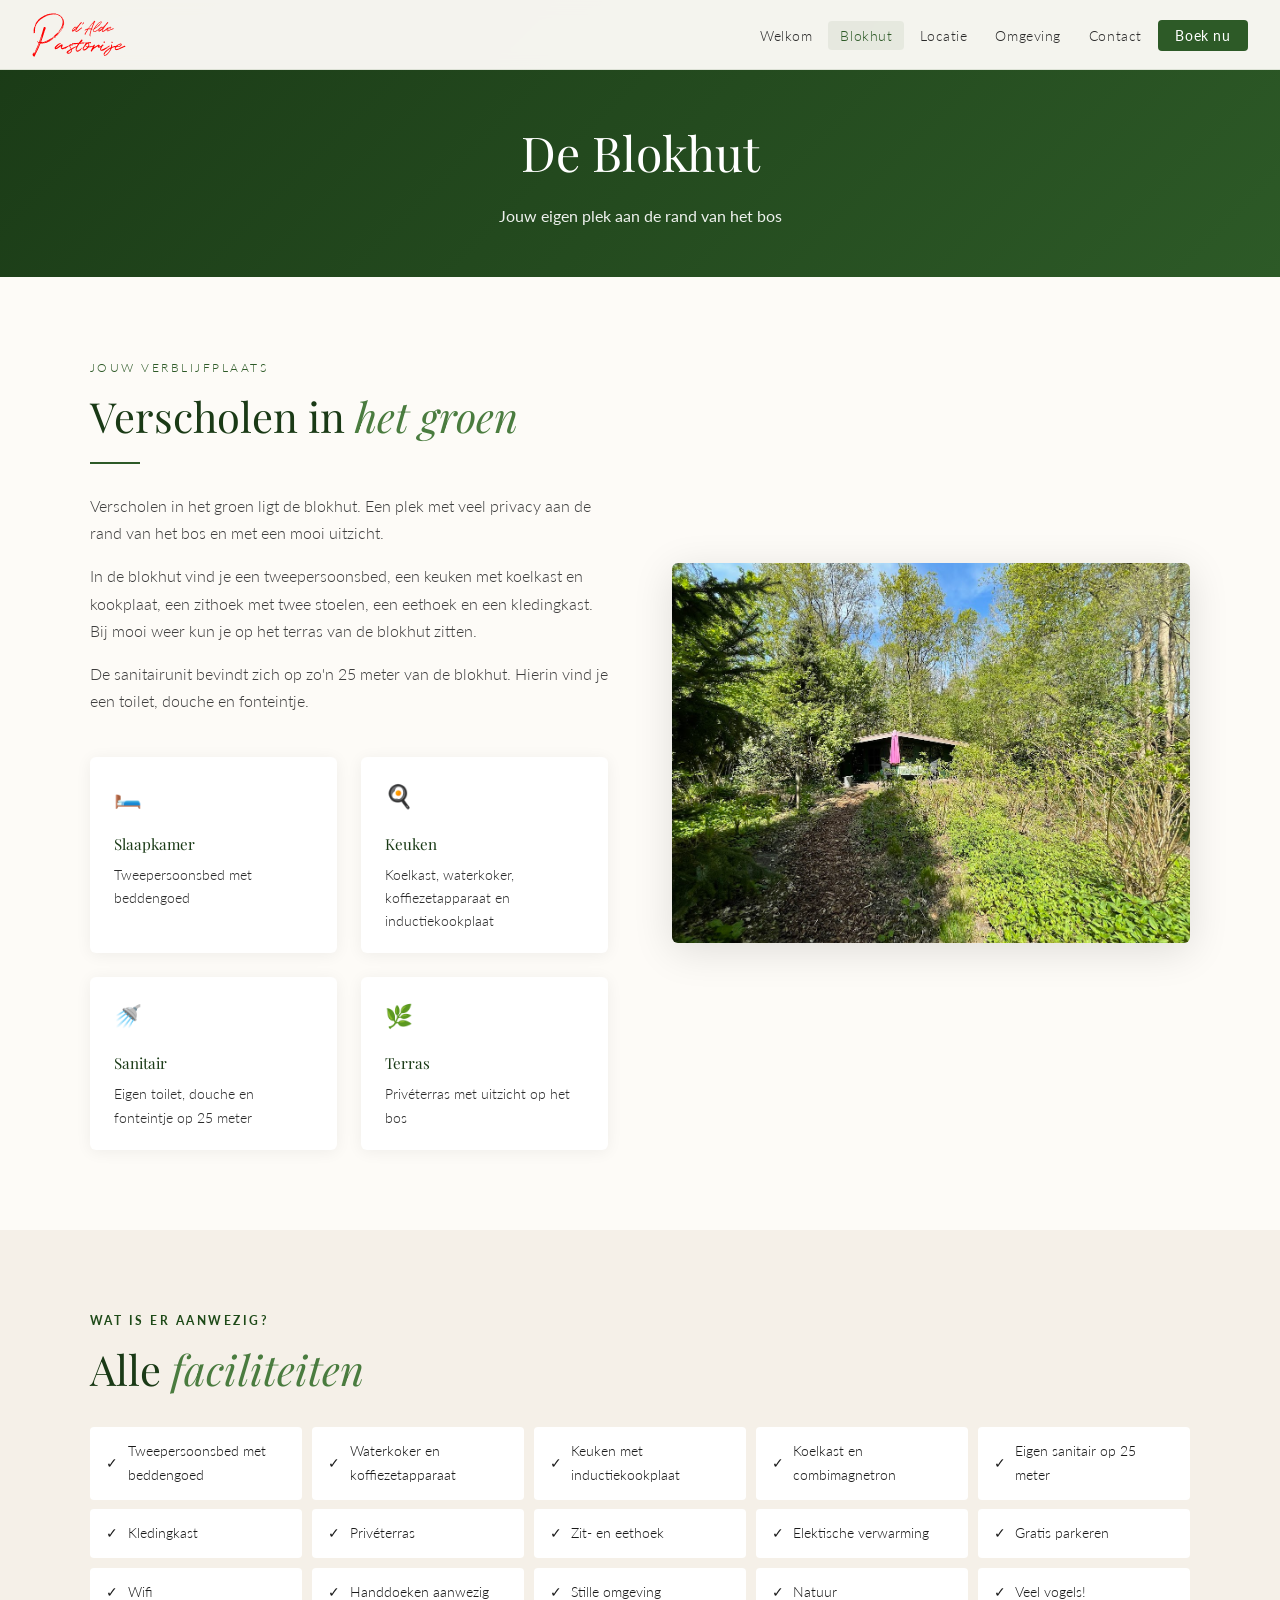
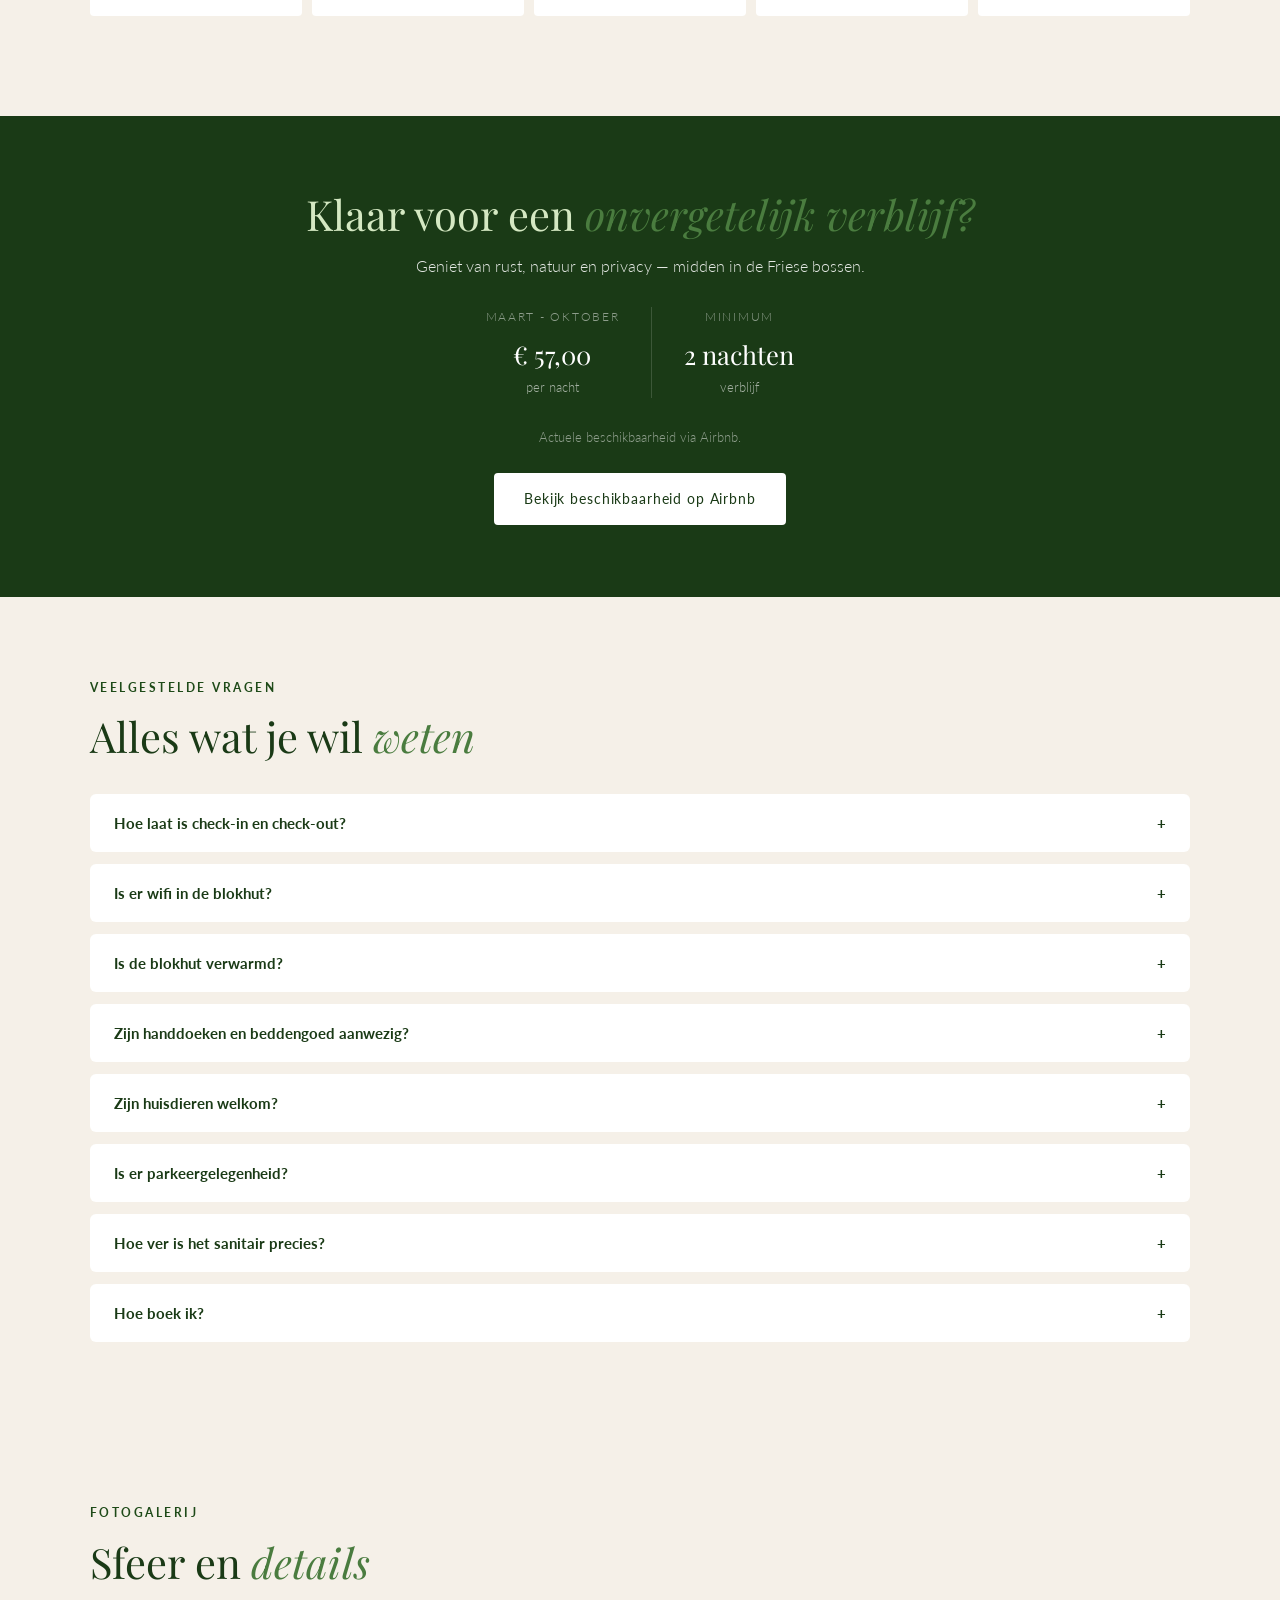
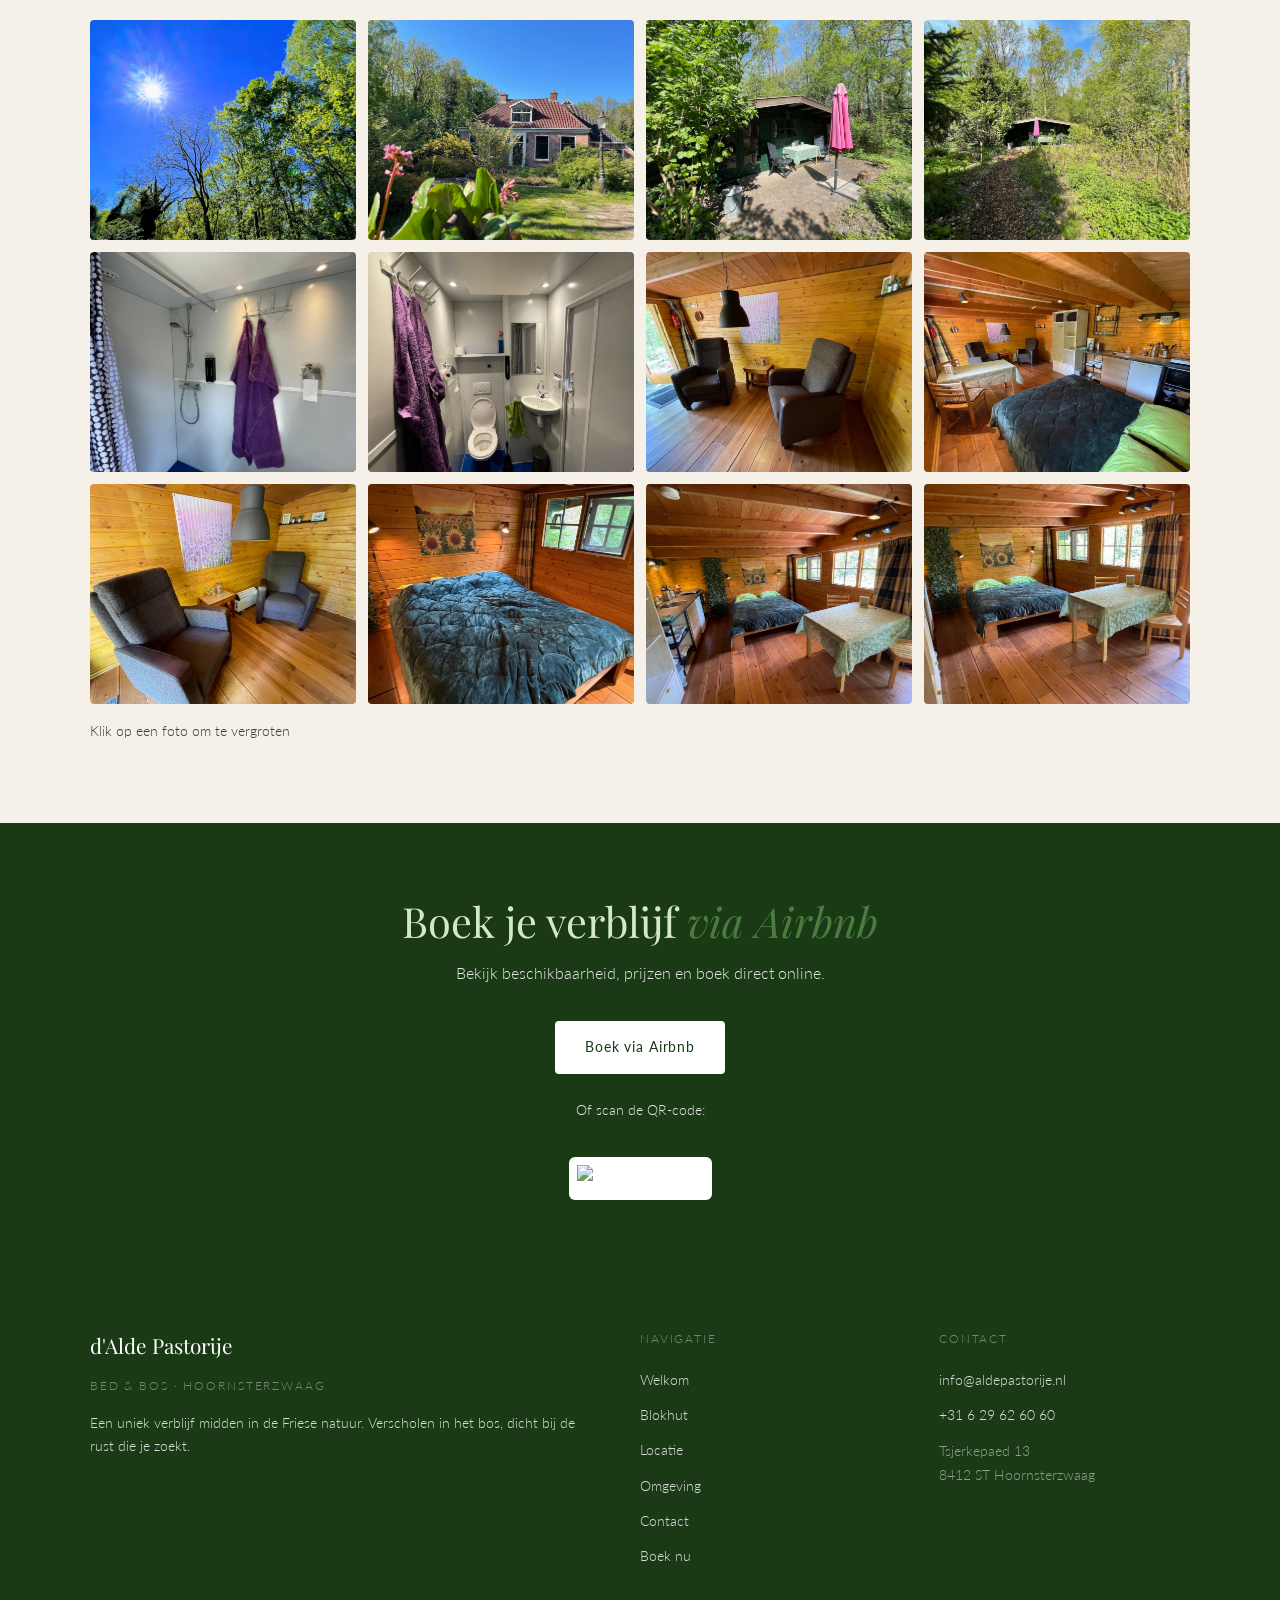
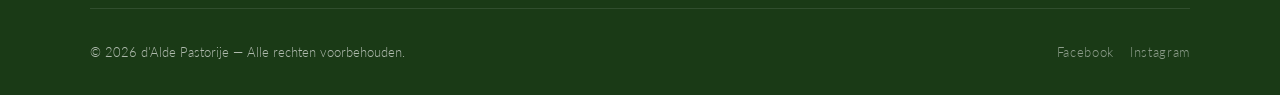
==== blokhut.html @ b40c4006 "Update blokhut.html" ====
<!DOCTYPE html>
<html lang="nl">
<head>
  <meta charset="UTF-8">
  <meta name="viewport" content="width=device-width, initial-scale=1.0">
  <title>Blokhut – d'Alde Pastorije</title>
  <meta name="description" content="Bekijk de blokhut van d'Alde Pastorije. Tweepersoonsbed, keuken, terras en direct toegang tot het bos.">
  <link rel="icon" href="favicon.png" type="image/png">
  <link rel="stylesheet" href="style.css">
</head>
<body>

<nav>
  <a href="index.html" class="nav-logo-img" aria-label="d'Alde Pastorije">
    <img src="fotos/logo.svg" alt="d'Alde Pastorije – Bed &amp; Bos" height="44">
  </a>
  <ul class="nav-links">
    <li><a href="index.html">Welkom</a></li>
    <li><a href="blokhut.html" class="actief">Blokhut</a></li>
    <li><a href="locatie.html">Locatie</a></li>
    <li><a href="omgeving.html">Omgeving</a></li>
    <li><a href="contact.html">Contact</a></li>
    <li><a href="https://www.airbnb.nl/rooms/590486765936281723?guests=1&adults=1&s=67&unique_share_id=4be885d4-4603-4502-bc7c-69f7382459e8" target="_blank" class="nav-boek">Boek nu</a></li>
  </ul>
  <button class="hamburger" aria-label="Menu">
    <span></span><span></span><span></span>
  </button>
</nav>

<!-- PAGINATITEL -->
<div class="paginatitel">
  <h1>De Blokhut</h1>
  <p>Jouw eigen plek aan de rand van het bos</p>
</div>

<!-- BESCHRIJVING -->
<section>
  <div class="sectie-breed tweekolom">
    <div>
      <span class="sectie-label">Jouw verblijfplaats</span>
      <h2>Verscholen in <em>het groen</em></h2>
      <div class="scheidingslijn"></div>
      <p>Verscholen in het groen ligt de blokhut. Een plek met veel privacy aan de rand van het bos en met een mooi uitzicht.</p>
      <p>In de blokhut vind je een tweepersoonsbed, een keuken met koelkast en kookplaat, een zithoek met twee stoelen, een eethoek en een kledingkast. Bij mooi weer kun je op het terras van de blokhut zitten.</p>
      <p>De sanitairunit bevindt zich op zo'n 25 meter van de blokhut. Hierin vind je een toilet, douche en fonteintje.</p>
      <br>
      <div class="kaart-rij" style="margin-top: 0;">
        <div class="kaart" style="padding: 1.25rem 1.5rem;">
          <span class="kaart-icon" style="font-size: 1.4rem;">🛏️</span>
          <h3 style="font-size: 0.95rem;">Slaapkamer</h3>
          <p style="font-size: 0.85rem;">Tweepersoonsbed met beddengoed</p>
        </div>
        <div class="kaart" style="padding: 1.25rem 1.5rem;">
          <span class="kaart-icon" style="font-size: 1.4rem;">🍳</span>
          <h3 style="font-size: 0.95rem;">Keuken</h3>
          <p style="font-size: 0.85rem;">Koelkast, waterkoker, koffiezetapparaat en inductiekookplaat</p>
        </div>
        <div class="kaart" style="padding: 1.25rem 1.5rem;">
          <span class="kaart-icon" style="font-size: 1.4rem;">🚿</span>
          <h3 style="font-size: 0.95rem;">Sanitair</h3>
          <p style="font-size: 0.85rem;">Eigen toilet, douche en fonteintje op 25 meter</p>
        </div>
        <div class="kaart" style="padding: 1.25rem 1.5rem;">
          <span class="kaart-icon" style="font-size: 1.4rem;">🌿</span>
          <h3 style="font-size: 0.95rem;">Terras</h3>
          <p style="font-size: 0.85rem;">Privéterras met uitzicht op het bos</p>
        </div>
      </div>
    </div>
    <div class="foto-kader">
      <img src="fotos/IMG_7157.jpg" alt="Blokhut exterieur">
    </div>
  </div>
</section>

<!-- FACILITEITEN -->
<section class="bg-beige">
  <div class="sectie-breed">
    <span class="sectie-label">Wat is er aanwezig?</span>
    <h2>Alle <em>faciliteiten</em></h2>
    <div style="display: grid; grid-template-columns: repeat(auto-fit, minmax(200px, 1fr)); gap: 0.6rem; margin-top: 2rem;">
      <div style="display: flex; align-items: center; gap: 0.6rem; padding: 0.75rem 1rem; background: white; border-radius: 4px; font-size: 0.9rem;"><span>✓</span> Tweepersoonsbed met beddengoed</div>
      <div style="display: flex; align-items: center; gap: 0.6rem; padding: 0.75rem 1rem; background: white; border-radius: 4px; font-size: 0.9rem;"><span>✓</span> Waterkoker en koffiezetapparaat</div>
      <div style="display: flex; align-items: center; gap: 0.6rem; padding: 0.75rem 1rem; background: white; border-radius: 4px; font-size: 0.9rem;"><span>✓</span> Keuken met inductiekookplaat</div>
      <div style="display: flex; align-items: center; gap: 0.6rem; padding: 0.75rem 1rem; background: white; border-radius: 4px; font-size: 0.9rem;"><span>✓</span> Koelkast en combimagnetron</div>
      <div style="display: flex; align-items: center; gap: 0.6rem; padding: 0.75rem 1rem; background: white; border-radius: 4px; font-size: 0.9rem;"><span>✓</span> Eigen sanitair op 25 meter</div>
      <div style="display: flex; align-items: center; gap: 0.6rem; padding: 0.75rem 1rem; background: white; border-radius: 4px; font-size: 0.9rem;"><span>✓</span> Kledingkast</div>
      <div style="display: flex; align-items: center; gap: 0.6rem; padding: 0.75rem 1rem; background: white; border-radius: 4px; font-size: 0.9rem;"><span>✓</span> Privéterras</div>
      <div style="display: flex; align-items: center; gap: 0.6rem; padding: 0.75rem 1rem; background: white; border-radius: 4px; font-size: 0.9rem;"><span>✓</span> Zit- en eethoek</div>
      <div style="display: flex; align-items: center; gap: 0.6rem; padding: 0.75rem 1rem; background: white; border-radius: 4px; font-size: 0.9rem;"><span>✓</span> Elektische verwarming</div>
      <div style="display: flex; align-items: center; gap: 0.6rem; padding: 0.75rem 1rem; background: white; border-radius: 4px; font-size: 0.9rem;"><span>✓</span> Gratis parkeren</div>
      <div style="display: flex; align-items: center; gap: 0.6rem; padding: 0.75rem 1rem; background: white; border-radius: 4px; font-size: 0.9rem;"><span>✓</span> Wifi</div>
      <div style="display: flex; align-items: center; gap: 0.6rem; padding: 0.75rem 1rem; background: white; border-radius: 4px; font-size: 0.9rem;"><span>✓</span> Handdoeken aanwezig</div>
      <div style="display: flex; align-items: center; gap: 0.6rem; padding: 0.75rem 1rem; background: white; border-radius: 4px; font-size: 0.9rem;"><span>✓</span> Stille omgeving</div>
      <div style="display: flex; align-items: center; gap: 0.6rem; padding: 0.75rem 1rem; background: white; border-radius: 4px; font-size: 0.9rem;"><span>✓</span> Natuur</div>
      <div style="display: flex; align-items: center; gap: 0.6rem; padding: 0.75rem 1rem; background: white; border-radius: 4px; font-size: 0.9rem;"><span>✓</span> Veel vogels!</div>
    </div>
    <p style="margin-top: 1.25rem; font-size: 0.82rem; color: var(--tekst-zacht);"></p>
  </div>
</section>

<!-- PRIJS BANNER -->
<div class="prijs-banner">
  <h2>Klaar voor een <em>onvergetelijk verblijf?</em></h2>
  <p>Geniet van rust, natuur en privacy — midden in de Friese bossen.</p>
  <div style="display: flex; justify-content: center; gap: 2rem; flex-wrap: wrap; margin: 1.75rem 0;">
    <div style="text-align: center;">
      <div style="font-size: 0.72rem; letter-spacing: 0.15em; text-transform: uppercase; color: rgba(255,255,255,0.5); margin-bottom: 0.4rem;">maart - oktober</div>
      <div style="font-family: 'Playfair Display', serif; font-size: 1.6rem; color: white;">€ 57,00</div>
      <div style="font-size: 0.8rem; color: rgba(255,255,255,0.6);">per nacht</div>
    </div>
    <div style="width: 1px; background: rgba(255,255,255,0.15);"></div>
    <div style="text-align: center;">
      <div style="font-size: 0.72rem; letter-spacing: 0.15em; text-transform: uppercase; color: rgba(255,255,255,0.5); margin-bottom: 0.4rem;">Minimum</div>
      <div style="font-family: 'Playfair Display', serif; font-size: 1.6rem; color: white;">2 nachten</div>
      <div style="font-size: 0.8rem; color: rgba(255,255,255,0.6);">verblijf</div>
    </div>
  </div>
  <p style="font-size: 0.82rem; color: rgba(255,255,255,0.5); margin-bottom: 1.5rem;">Actuele beschikbaarheid via Airbnb.</p>
  <a href="https://www.airbnb.nl/rooms/590486765936281723?guests=1&adults=1&s=67&unique_share_id=4be885d4-4603-4502-bc7c-69f7382459e8" target="_blank" class="knop" style="background: white; color: var(--groen-donker); border: 2px solid white;">Bekijk beschikbaarheid op Airbnb</a>
</div>


<!-- FAQ -->
<section class="bg-beige">
  <div class="sectie-breed">
    <span class="sectie-label">Veelgestelde vragen</span>
    <h2>Alles wat je wil <em>weten</em></h2>
    <div style="margin-top: 2rem; display: flex; flex-direction: column; gap: 0.75rem;" id="faq">

      <div class="faq-item" style="background: white; border-radius: 6px; overflow: hidden;">
        <button onclick="toggleFaq(this)" style="width: 100%; text-align: left; padding: 1.25rem 1.5rem; background: none; border: none; cursor: pointer; font-family: 'Lato', sans-serif; font-size: 0.95rem; font-weight: 700; color: var(--groen-donker); display: flex; justify-content: space-between; align-items: center;">
          Hoe laat is check-in en check-out? <span class="faq-pijl">+</span>
        </button>
        <div class="faq-antwoord" style="display: none; padding: 0 1.5rem 1.25rem; font-size: 0.92rem; color: var(--tekst-zacht);">
          Check-in is mogelijk vanaf 15:00 uur. Check-out is uiterlijk om 11:00 uur. In overleg zijn andere tijden soms bespreekbaar.
        </div>
      </div>

      <div class="faq-item" style="background: white; border-radius: 6px; overflow: hidden;">
        <button onclick="toggleFaq(this)" style="width: 100%; text-align: left; padding: 1.25rem 1.5rem; background: none; border: none; cursor: pointer; font-family: 'Lato', sans-serif; font-size: 0.95rem; font-weight: 700; color: var(--groen-donker); display: flex; justify-content: space-between; align-items: center;">
          Is er wifi in de blokhut? <span class="faq-pijl">+</span>
        </button>
        <div class="faq-antwoord" style="display: none; padding: 0 1.5rem 1.25rem; font-size: 0.92rem; color: var(--tekst-zacht);">
          In de blokhut is Wifi beschikbaar.
        </div>
      </div>

      <div class="faq-item" style="background: white; border-radius: 6px; overflow: hidden;">
        <button onclick="toggleFaq(this)" style="width: 100%; text-align: left; padding: 1.25rem 1.5rem; background: none; border: none; cursor: pointer; font-family: 'Lato', sans-serif; font-size: 0.95rem; font-weight: 700; color: var(--groen-donker); display: flex; justify-content: space-between; align-items: center;">
          Is de blokhut verwarmd? <span class="faq-pijl">+</span>
        </button>
        <div class="faq-antwoord" style="display: none; padding: 0 1.5rem 1.25rem; font-size: 0.92rem; color: var(--tekst-zacht);">
          Ja, de blokhut is voorzien van elektrische verwarming. Voor koude nachten zijn er extra dekens.
        </div>
      </div>

      <div class="faq-item" style="background: white; border-radius: 6px; overflow: hidden;">
        <button onclick="toggleFaq(this)" style="width: 100%; text-align: left; padding: 1.25rem 1.5rem; background: none; border: none; cursor: pointer; font-family: 'Lato', sans-serif; font-size: 0.95rem; font-weight: 700; color: var(--groen-donker); display: flex; justify-content: space-between; align-items: center;">
          Zijn handdoeken en beddengoed aanwezig? <span class="faq-pijl">+</span>
        </button>
        <div class="faq-antwoord" style="display: none; padding: 0 1.5rem 1.25rem; font-size: 0.92rem; color: var(--tekst-zacht);">
          Ja, beddengoed en handdoeken zijn aanwezig — je hoeft ze niet zelf mee te nemen.
        </div>
      </div>

      <div class="faq-item" style="background: white; border-radius: 6px; overflow: hidden;">
        <button onclick="toggleFaq(this)" style="width: 100%; text-align: left; padding: 1.25rem 1.5rem; background: none; border: none; cursor: pointer; font-family: 'Lato', sans-serif; font-size: 0.95rem; font-weight: 700; color: var(--groen-donker); display: flex; justify-content: space-between; align-items: center;">
          Zijn huisdieren welkom? <span class="faq-pijl">+</span>
        </button>
        <div class="faq-antwoord" style="display: none; padding: 0 1.5rem 1.25rem; font-size: 0.92rem; color: var(--tekst-zacht);">
          Als je een huisdier wilt meenemen, vragen we je even contact op te nemen.
        </div>
      </div>

      <div class="faq-item" style="background: white; border-radius: 6px; overflow: hidden;">
        <button onclick="toggleFaq(this)" style="width: 100%; text-align: left; padding: 1.25rem 1.5rem; background: none; border: none; cursor: pointer; font-family: 'Lato', sans-serif; font-size: 0.95rem; font-weight: 700; color: var(--groen-donker); display: flex; justify-content: space-between; align-items: center;">
          Is er parkeergelegenheid? <span class="faq-pijl">+</span>
        </button>
        <div class="faq-antwoord" style="display: none; padding: 0 1.5rem 1.25rem; font-size: 0.92rem; color: var(--tekst-zacht);">
          Ja, je kunt gratis parkeren op het eigen terrein van d'Alde Pastorije.
        </div>
      </div>

      <div class="faq-item" style="background: white; border-radius: 6px; overflow: hidden;">
        <button onclick="toggleFaq(this)" style="width: 100%; text-align: left; padding: 1.25rem 1.5rem; background: none; border: none; cursor: pointer; font-family: 'Lato', sans-serif; font-size: 0.95rem; font-weight: 700; color: var(--groen-donker); display: flex; justify-content: space-between; align-items: center;">
          Hoe ver is het sanitair precies? <span class="faq-pijl">+</span>
        </button>
        <div class="faq-antwoord" style="display: none; padding: 0 1.5rem 1.25rem; font-size: 0.92rem; color: var(--tekst-zacht);">
          De sanitairunit met toilet, douche en fonteintje bevindt zich op circa 25 meter van de blokhut, op het terrein van d'Alde Pastorije.
        </div>
      </div>

      <div class="faq-item" style="background: white; border-radius: 6px; overflow: hidden;">
        <button onclick="toggleFaq(this)" style="width: 100%; text-align: left; padding: 1.25rem 1.5rem; background: none; border: none; cursor: pointer; font-family: 'Lato', sans-serif; font-size: 0.95rem; font-weight: 700; color: var(--groen-donker); display: flex; justify-content: space-between; align-items: center;">
          Hoe boek ik? <span class="faq-pijl">+</span>
        </button>
        <div class="faq-antwoord" style="display: none; padding: 0 1.5rem 1.25rem; font-size: 0.92rem; color: var(--tekst-zacht);">
          Boeken gaat via Airbnb. Daar zie je de actuele beschikbaarheid en kun je veilig reserveren. Heb je vragen? Neem dan gerust <a href="contact.html" style="color: var(--groen);">contact</a> met ons op.
        </div>
      </div>

    </div>
  </div>
</section>

<!-- FOTOGALERIJ -->
<section class="bg-beige">
  <div class="sectie-breed">
    <span class="sectie-label">Fotogalerij</span>
    <h2>Sfeer en <em>details</em></h2>
    <div class="galerij">
      <img src="fotos/IMG_7090-EFFECTS.jpg" alt="Bos en zon" onclick="openLightbox(this.src)">
      <img src="fotos/IMG_7119.jpg" alt="Alde Pastorije" onclick="openLightbox(this.src)">
      <img src="fotos/IMG_7156.jpg" alt="Blokhut exterieur terras" onclick="openLightbox(this.src)">
      <img src="fotos/IMG_7157.jpg" alt="Blokhut verscholen in het groen" onclick="openLightbox(this.src)">
      <img src="fotos/IMG_7159.jpg" alt="Interieur overzicht" onclick="openLightbox(this.src)">
      <img src="fotos/IMG_7161.jpg" alt="Interieur blokhut" onclick="openLightbox(this.src)">
      <img src="fotos/IMG_7166.jpg" alt="Slaapkamer" onclick="openLightbox(this.src)">
      <img src="fotos/IMG_7168.jpg" alt="Zithoek met fauteuils" onclick="openLightbox(this.src)">
      <img src="fotos/IMG_7171.jpg" alt="Slaapkamer detail" onclick="openLightbox(this.src)">
      <img src="fotos/IMG_7206.jpg" alt="Interieur met keuken" onclick="openLightbox(this.src)">
      <img src="fotos/IMG_7167.jpg" alt="Sanitair - douche" onclick="openLightbox(this.src)">
      <img src="fotos/IMG_7169.jpg" alt="Sanitair - toilet en wastafel" onclick="openLightbox(this.src)">
    </div>
    <p style="margin-top: 1rem; font-size: 0.85rem; color: var(--tekst-zacht);">Klik op een foto om te vergroten</p>
  </div>
</section>

<!-- BOEKEN -->
<div class="prijs-banner">
  <h2>Boek je verblijf <em>via Airbnb</em></h2>
  <p>Bekijk beschikbaarheid, prijzen en boek direct online.</p>
  <br>
  <a href="https://www.airbnb.nl/rooms/590486765936281723?guests=1&adults=1&s=67&unique_share_id=4be885d4-4603-4502-bc7c-69f7382459e8" target="_blank" class="knop" style="background: white; color: var(--groen-donker); border: 2px solid white; margin-bottom: 1.5rem; display: inline-block;">Boek via Airbnb</a>
  <br>
  <p style="font-size: 0.88rem;">Of scan de QR-code:</p>
  <br>
  <img src="fotos/qr-code-pastorije.png" alt="QR code Airbnb" style="width: 140px; height: 140px; border-radius: 6px; background: white; padding: 8px;">
</div>

<!-- FOOTER -->
<footer>
  <div class="footer-inner">
    <div>
      <div class="footer-merk">d'Alde Pastorije</div>
      <div class="footer-sub">Bed &amp; Bos · Hoornsterzwaag</div>
      <p class="footer-tekst">Een uniek verblijf midden in de Friese natuur. Verscholen in het bos, dicht bij de rust die je zoekt.</p>
    </div>
    <div>
      <div class="footer-kop">Navigatie</div>
      <ul class="footer-links">
        <li><a href="index.html">Welkom</a></li>
        <li><a href="blokhut.html">Blokhut</a></li>
        <li><a href="locatie.html">Locatie</a></li>
        <li><a href="omgeving.html">Omgeving</a></li>
        <li><a href="contact.html">Contact</a></li>
        <li><a href="https://www.airbnb.nl/rooms/590486765936281723?guests=1&adults=1&s=67&unique_share_id=4be885d4-4603-4502-bc7c-69f7382459e8" target="_blank">Boek nu</a></li>
      </ul>
    </div>
    <div>
      <div class="footer-kop">Contact</div>
      <ul class="footer-links">
        <li><a href="mailto:info@aldepastorije.nl">info@aldepastorije.nl</a></li>
        <li><a href="tel:+31629626060">+31 6 29 62 60 60</a></li>
        <li style="color: rgba(255,255,255,0.5); font-size: 0.88rem; padding: 0.25rem 0;">Tsjerkepaed 13<br>8412 ST Hoornsterzwaag</li>
      </ul>
    </div>
  </div>
  <div class="footer-bodem">
    <span>© 2026 d'Alde Pastorije — Alle rechten voorbehouden.</span>
    <div class="social-links">
      <a href="http://www.facebook.com/aldepastorije" target="_blank">Facebook</a>
      <a href="http://www.instagram.com/aldepastorije" target="_blank">Instagram</a>
    </div>
  </div>
</footer>

<!-- LIGHTBOX -->
<div id="lightbox" class="lightbox" onclick="sluitLightbox()">
  <button class="lightbox-sluit" onclick="sluitLightbox()">✕</button>
  <img src="" alt="Vergroot">
</div>

<script src="script.js"></script>
</body>
</html>
---- style.css ----
@import url('https://fonts.googleapis.com/css2?family=Playfair+Display:ital,wght@0,400;0,600;1,400&family=Lato:wght@300;400;700&display=swap');

:root {
  --groen: #2d5a27;
  --groen-licht: #4a7c3f;
  --groen-donker: #1a3a16;
  --beige: #f5f0e8;
  --beige-donker: #e8e0d0;
  --bruin: #8b6914;
  --wit: #fdfbf7;
  --tekst: #1a1a1a;
  --tekst-zacht: #3d3d3d;
  --accent: #c8552a;
}

* { box-sizing: border-box; margin: 0; padding: 0; }

html { scroll-behavior: smooth; }

body {
  font-family: 'Lato', sans-serif;
  font-weight: 300;
  color: var(--tekst);
  background: var(--wit);
  line-height: 1.7;
}

/* ── NAVIGATIE ── */
nav {
  position: fixed;
  top: 0; left: 0; right: 0;
  z-index: 100;
  background: rgba(253, 251, 247, 0.96);
  backdrop-filter: blur(8px);
  border-bottom: 1px solid rgba(45, 90, 39, 0.12);
  padding: 0 2rem;
  display: flex;
  align-items: center;
  justify-content: space-between;
  height: 70px;
  transition: box-shadow 0.3s;
}

nav.scrolled { box-shadow: 0 2px 20px rgba(0,0,0,0.08); }

.nav-logo {
  display: flex;
  flex-direction: column;
  text-decoration: none;
  line-height: 1.2;
}

.nav-logo span:first-child {
  font-family: 'Playfair Display', serif;
  font-size: 1.15rem;
  color: var(--groen-donker);
  font-weight: 600;
}

.nav-logo span:last-child {
  font-size: 0.7rem;
  color: #2a2a2a;
  letter-spacing: 0.12em;
  text-transform: uppercase;
}

.nav-links {
  display: flex;
  list-style: none;
  gap: 0.25rem;
  align-items: center;
}

.nav-links a {
  text-decoration: none;
  color: #2a2a2a;
  font-size: 0.88rem;
  letter-spacing: 0.04em;
  padding: 0.4rem 0.75rem;
  border-radius: 4px;
  transition: color 0.2s, background 0.2s;
}

.nav-links a:hover, .nav-links a.actief {
  color: var(--groen);
  background: rgba(45, 90, 39, 0.07);
}

.nav-boek {
  background: var(--groen) !important;
  color: white !important;
  padding: 0.45rem 1.1rem !important;
  border-radius: 4px !important;
  font-weight: 400 !important;
  letter-spacing: 0.06em;
  transition: background 0.2s !important;
}

.nav-boek:hover { background: var(--groen-licht) !important; }

.hamburger {
  display: none;
  flex-direction: column;
  gap: 5px;
  cursor: pointer;
  background: none;
  border: none;
  padding: 4px;
}

.hamburger span {
  display: block;
  width: 24px;
  height: 2px;
  background: var(--groen-donker);
  border-radius: 2px;
  transition: all 0.3s;
}

/* ── PAGINAKOP ── */
.page-top { padding-top: 70px; }

/* ── HERO ── */
.hero {
  position: relative;
  height: 100vh;
  min-height: 600px;
  overflow: hidden;
  display: flex;
  align-items: center;
  justify-content: center;
}

.hero-bg {
  position: absolute;
  inset: 0;
  background:
    linear-gradient(to bottom, rgba(20, 45, 15, 0.55) 0%, rgba(20, 45, 15, 0.35) 50%, rgba(20, 45, 15, 0.65) 100%),
    url('fotos/IMG_7157.jpg') center/cover no-repeat;
}

.hero-inhoud {
  position: relative;
  text-align: center;
  color: white;
  padding: 2rem;
  max-width: 680px;
  animation: opkomen 1s ease-out;
}

@keyframes opkomen {
  from { opacity: 0; transform: translateY(24px); }
  to   { opacity: 1; transform: translateY(0); }
}

.hero-tag {
  display: inline-block;
  font-size: 0.75rem;
  letter-spacing: 0.2em;
  text-transform: uppercase;
  background: rgba(255,255,255,0.15);
  border: 1px solid rgba(255,255,255,0.3);
  padding: 0.35rem 1rem;
  border-radius: 20px;
  margin-bottom: 1.5rem;
}

.hero h1 {
  font-family: 'Playfair Display', serif;
  font-size: clamp(2.4rem, 6vw, 4rem);
  line-height: 1.15;
  margin-bottom: 1.2rem;
  font-weight: 400;
}

.hero h1 em {
  font-style: italic;
  color: #d4e8c2;
}

.hero p {
  font-size: 1.05rem;
  font-weight: 300;
  opacity: 0.9;
  margin-bottom: 2.2rem;
  max-width: 480px;
  margin-left: auto;
  margin-right: auto;
}

.knop-rij {
  display: flex;
  gap: 1rem;
  justify-content: center;
  flex-wrap: wrap;
}

.knop {
  display: inline-block;
  text-decoration: none;
  padding: 0.75rem 1.75rem;
  border-radius: 4px;
  font-size: 0.9rem;
  letter-spacing: 0.06em;
  transition: all 0.2s;
  font-weight: 400;
}

.knop-primair {
  background: var(--groen);
  color: white;
  border: 2px solid var(--groen);
}

.knop-primair:hover { background: var(--groen-licht); border-color: var(--groen-licht); }

.knop-secundair {
  background: transparent;
  color: white;
  border: 2px solid rgba(255,255,255,0.6);
}

.knop-secundair:hover { background: rgba(255,255,255,0.15); border-color: white; }

.knop-donker {
  background: var(--groen);
  color: white;
  border: 2px solid var(--groen);
}

.knop-donker:hover { background: var(--groen-licht); }

.knop-lijn {
  background: transparent;
  color: var(--groen);
  border: 2px solid var(--groen);
}

.knop-lijn:hover { background: var(--groen); color: white; }

.scroll-pijl {
  position: absolute;
  bottom: 2rem;
  left: 50%;
  transform: translateX(-50%);
  color: rgba(255,255,255,0.6);
  font-size: 1.5rem;
  animation: bounce 2s infinite;
  text-decoration: none;
}

@keyframes bounce {
  0%, 100% { transform: translateX(-50%) translateY(0); }
  50% { transform: translateX(-50%) translateY(6px); }
}

/* ── SECTIES ── */
section { padding: 5rem 2rem; }

.sectie-smal { max-width: 760px; margin: 0 auto; }
.sectie-breed { max-width: 1100px; margin: 0 auto; }

.sectie-label {
  font-size: 0.78rem;
  letter-spacing: 0.2em;
  text-transform: uppercase;
  color: var(--groen);
  margin-bottom: 0.75rem;
  display: block;
}

h2 {
  font-family: 'Playfair Display', serif;
  font-size: clamp(1.8rem, 3.5vw, 2.6rem);
  font-weight: 400;
  line-height: 1.25;
  color: var(--groen-donker);
  margin-bottom: 1.2rem;
}

h2 em { font-style: italic; color: var(--groen-licht); }

h3 {
  font-family: 'Playfair Display', serif;
  font-size: 1.25rem;
  font-weight: 400;
  color: var(--groen-donker);
  margin-bottom: 0.6rem;
}

p { margin-bottom: 1rem; color: var(--tekst-zacht); }
p:last-child { margin-bottom: 0; }

/* ── BEIGE SECTIE ── */
.bg-beige { background: var(--beige); }
.bg-groen { background: var(--groen-donker); color: white; }
.bg-groen h2 { color: #d4e8c2; }
.bg-groen p { color: rgba(255,255,255,0.75); }

/* ── TWEEKOLOM ── */
.tweekolom {
  display: grid;
  grid-template-columns: 1fr 1fr;
  gap: 4rem;
  align-items: center;
}

.tweekolom.omgekeerd > *:first-child { order: 2; }
.tweekolom.omgekeerd > *:last-child { order: 1; }

/* ── FOTO ── */
.foto-kader {
  border-radius: 6px;
  overflow: hidden;
  box-shadow: 0 8px 40px rgba(0,0,0,0.12);
}

.foto-kader img {
  width: 100%;
  height: 380px;
  object-fit: cover;
  display: block;
  transition: transform 0.5s;
}

.foto-kader:hover img { transform: scale(1.03); }

/* ── ICON KAARTEN ── */
.kaart-rij {
  display: grid;
  grid-template-columns: repeat(auto-fit, minmax(220px, 1fr));
  gap: 1.5rem;
  margin-top: 3rem;
}

.kaart {
  background: white;
  border-radius: 6px;
  padding: 2rem 1.75rem;
  box-shadow: 0 2px 16px rgba(0,0,0,0.06);
  transition: transform 0.2s, box-shadow 0.2s;
}

.kaart:hover { transform: translateY(-3px); box-shadow: 0 6px 24px rgba(0,0,0,0.1); }

.kaart-icon { font-size: 2rem; margin-bottom: 1rem; display: block; }
.kaart h3 { font-size: 1.1rem; margin-bottom: 0.4rem; }
.kaart p { font-size: 0.92rem; }

/* ── GALERIJ ── */
.galerij {
  display: grid;
  grid-template-columns: repeat(auto-fit, minmax(260px, 1fr));
  gap: 0.75rem;
  margin-top: 2rem;
}

.galerij img {
  width: 100%;
  height: 220px;
  object-fit: cover;
  border-radius: 4px;
  display: block;
  cursor: pointer;
  transition: opacity 0.2s, transform 0.3s;
}

.galerij img:hover { opacity: 0.9; transform: scale(1.01); }

/* ── LIGHTBOX ── */
.lightbox {
  display: none;
  position: fixed;
  inset: 0;
  background: rgba(0,0,0,0.92);
  z-index: 1000;
  align-items: center;
  justify-content: center;
}

.lightbox.open { display: flex; }

.lightbox img {
  max-width: 90vw;
  max-height: 88vh;
  object-fit: contain;
  border-radius: 4px;
}

.lightbox-sluit {
  position: absolute;
  top: 1.5rem; right: 1.5rem;
  color: white;
  font-size: 2rem;
  cursor: pointer;
  background: none;
  border: none;
  line-height: 1;
  opacity: 0.7;
  transition: opacity 0.2s;
}

.lightbox-sluit:hover { opacity: 1; }

/* ── QUOTE SECTIE ── */
.quote-blok {
  border-left: 3px solid var(--groen);
  padding: 1.5rem 2rem;
  background: rgba(45, 90, 39, 0.05);
  border-radius: 0 6px 6px 0;
  margin: 2rem 0;
}

.quote-blok p {
  font-family: 'Playfair Display', serif;
  font-size: 1.25rem;
  font-style: italic;
  color: var(--groen-donker);
}

/* ── BEOORDELINGEN ── */
.sterren-rij {
  display: grid;
  grid-template-columns: repeat(auto-fit, minmax(240px, 1fr));
  gap: 1.5rem;
  margin-top: 2.5rem;
}

.ster-kaart {
  background: white;
  padding: 1.75rem;
  border-radius: 6px;
  box-shadow: 0 2px 16px rgba(0,0,0,0.06);
}

.sterren { color: #e8a020; font-size: 0.95rem; margin-bottom: 0.75rem; }
.ster-kaart p { font-size: 0.93rem; font-style: italic; color: var(--tekst); margin-bottom: 0.75rem; }
.ster-naam { font-size: 0.8rem; color: var(--tekst-zacht); font-weight: 700; font-style: normal; }

/* ── PRIJS BANNER ── */
.prijs-banner {
  text-align: center;
  padding: 4.5rem 2rem;
  background: var(--groen-donker);
  color: white;
}

.prijs-banner h2 { color: #d4e8c2; margin-bottom: 0.75rem; }
.prijs-banner p { color: rgba(255,255,255,0.75); margin-bottom: 0.5rem; }
.prijs-groot { font-size: 2rem; font-family: 'Playfair Display', serif; color: white !important; margin: 0.5rem 0 1.5rem; }

/* ── LIJSTEN ── */
.link-lijst {
  list-style: none;
  display: flex;
  flex-direction: column;
  gap: 0.5rem;
}

.link-lijst a {
  text-decoration: none;
  color: var(--groen);
  font-size: 0.95rem;
  display: flex;
  align-items: center;
  gap: 0.5rem;
  padding: 0.4rem 0;
  border-bottom: 1px solid rgba(45,90,39,0.1);
  transition: color 0.2s, padding-left 0.2s;
}

.link-lijst a::before { content: '→'; font-size: 0.8rem; }
.link-lijst a:hover { color: var(--groen-donker); padding-left: 0.3rem; }

/* ── OMGEVING SECTIES ── */
.omgeving-grid {
  display: grid;
  grid-template-columns: repeat(auto-fit, minmax(220px, 1fr));
  gap: 2rem;
  margin-top: 2.5rem;
}

.omgeving-blok h3 { margin-bottom: 1rem; font-size: 1rem; letter-spacing: 0.08em; text-transform: uppercase; font-family: 'Lato', sans-serif; font-weight: 700; color: var(--groen); }

/* ── CONTACT ── */
.contact-grid {
  display: grid;
  grid-template-columns: 1fr 1fr;
  gap: 4rem;
  align-items: start;
}

.contact-info p { display: flex; align-items: flex-start; gap: 0.75rem; font-size: 0.95rem; }
.contact-info p span:first-child { font-size: 1.1rem; margin-top: 0.1rem; }

.contact-info a {
  color: var(--groen);
  text-decoration: none;
  transition: color 0.2s;
}

.contact-info a:hover { color: var(--groen-donker); }

.formulier { display: flex; flex-direction: column; gap: 1rem; }

.formulier input,
.formulier textarea,
.formulier select {
  width: 100%;
  padding: 0.85rem 1rem;
  border: 1.5px solid var(--beige-donker);
  border-radius: 4px;
  font-family: 'Lato', sans-serif;
  font-size: 0.92rem;
  background: white;
  color: var(--tekst);
  transition: border-color 0.2s;
  outline: none;
}

.formulier input:focus,
.formulier textarea:focus {
  border-color: var(--groen);
}

.formulier textarea { resize: vertical; min-height: 130px; }

.formulier button {
  background: var(--groen);
  color: white;
  border: none;
  padding: 0.85rem 2rem;
  font-family: 'Lato', sans-serif;
  font-size: 0.92rem;
  letter-spacing: 0.06em;
  cursor: pointer;
  border-radius: 4px;
  transition: background 0.2s;
  align-self: flex-start;
}

.formulier button:hover { background: var(--groen-licht); }

/* ── KAART ── */
.kaart-embed {
  border-radius: 6px;
  overflow: hidden;
  box-shadow: 0 4px 20px rgba(0,0,0,0.1);
  margin-top: 2rem;
}

.kaart-embed iframe {
  display: block;
  width: 100%;
  height: 380px;
  border: none;
}

/* ── PAGINATITEL ── */
.paginatitel {
  padding: 7rem 2rem 3rem;
  background: linear-gradient(135deg, var(--groen-donker), var(--groen));
  color: white;
  text-align: center;
}

.paginatitel h1 {
  font-family: 'Playfair Display', serif;
  font-size: clamp(2rem, 4vw, 3rem);
  font-weight: 400;
  color: white;
}

.paginatitel p { font-weight: 400;
  color: rgba(255,255,255,0.75);
  margin-top: 0.5rem;
  font-size: 1rem;
}

/* ── FOOTER ── */
footer {
  background: var(--groen-donker);
  color: rgba(255,255,255,0.7);
  padding: 3.5rem 2rem 2rem;
}

.footer-inner {
  max-width: 1100px;
  margin: 0 auto;
  display: grid;
  grid-template-columns: 2fr 1fr 1fr;
  gap: 3rem;
  padding-bottom: 2.5rem;
  border-bottom: 1px solid rgba(255,255,255,0.1);
}

.footer-merk { font-family: 'Playfair Display', serif; font-size: 1.3rem; color: white; margin-bottom: 0.75rem; }
.footer-sub { font-size: 0.78rem; letter-spacing: 0.15em; text-transform: uppercase; color: rgba(255,255,255,0.4); }
.footer-tekst { font-size: 0.88rem; margin-top: 1rem; line-height: 1.6; }

.footer-kop { font-size: 0.78rem; letter-spacing: 0.15em; text-transform: uppercase; color: rgba(255,255,255,0.4); margin-bottom: 1rem; }

.footer-links { list-style: none; display: flex; flex-direction: column; gap: 0.5rem; }
.footer-links a { color: rgba(255,255,255,0.65); text-decoration: none; font-size: 0.88rem; transition: color 0.2s; }
.footer-links a:hover { color: white; }

.footer-bodem {
  max-width: 1100px;
  margin: 2rem auto 0;
  display: flex;
  justify-content: space-between;
  align-items: center;
  font-size: 0.82rem;
  flex-wrap: wrap;
  gap: 0.5rem;
}

.social-links { display: flex; gap: 1rem; }
.social-links a { color: rgba(255,255,255,0.5); text-decoration: none; font-size: 0.82rem; letter-spacing: 0.05em; transition: color 0.2s; }
.social-links a:hover { color: white; }

/* ── BEIGE DIVIDER ── */
.scheidingslijn {
  width: 50px;
  height: 2px;
  background: var(--groen);
  margin: 1.25rem 0 1.75rem;
}

/* ── RESPONSIEF ── */
@media (max-width: 768px) {
  .nav-links { display: none; flex-direction: column; position: absolute; top: 70px; left: 0; right: 0; background: var(--wit); padding: 1rem 2rem 1.5rem; border-bottom: 1px solid var(--beige-donker); box-shadow: 0 4px 16px rgba(0,0,0,0.06); }
  .nav-links.open { display: flex; }
  .hamburger { display: flex; }

  .tweekolom { grid-template-columns: 1fr; gap: 2rem; }
  .tweekolom.omgekeerd > * { order: unset !important; }

  .contact-grid { grid-template-columns: 1fr; gap: 2.5rem; }

  .footer-inner { grid-template-columns: 1fr; gap: 2rem; }

  section { padding: 3.5rem 1.5rem; }
}

/* ── LOGO NAVIGATIE ── */
.nav-logo-img {
  display: flex;
  align-items: center;
  text-decoration: none;
  flex-shrink: 0;
}

.nav-logo-img img {
  height: 44px;
  width: auto;
  display: block;
}

/* ── CONTRASTVERBETERINGEN ── */

/* Kaart-tekst donkerder */
.kaart p { color: #2a2a2a; }
.kaart h3 { color: #1a3a16; }

/* Sterren-kaart tekst donkerder */
.ster-kaart p { color: #1a1a1a; }
.ster-naam { color: #2a2a2a; }

/* Footer tekst beter leesbaar */
footer { color: rgba(255,255,255,0.88); }
.footer-tekst { color: rgba(255,255,255,0.82); }
.footer-links a { color: rgba(255,255,255,0.82); }
.footer-bodem { color: rgba(255,255,255,0.65); }

/* Omgeving linklijst donkerder */
.link-lijst a { color: #1e4a18; }

/* Paginatitel ondertitel */
.paginatitel p { color: rgba(255,255,255,0.92); }

/* Sectielabel op beige achtergrond beter leesbaar */
.bg-beige .sectie-label { color: #1e4a18; font-weight: 700; }

/* Quote blok tekst */
.quote-blok p { color: #1a3a16; font-weight: 400; }

/* Prijs-banner subtekst */
.prijs-banner p { color: rgba(255,255,255,0.88); }
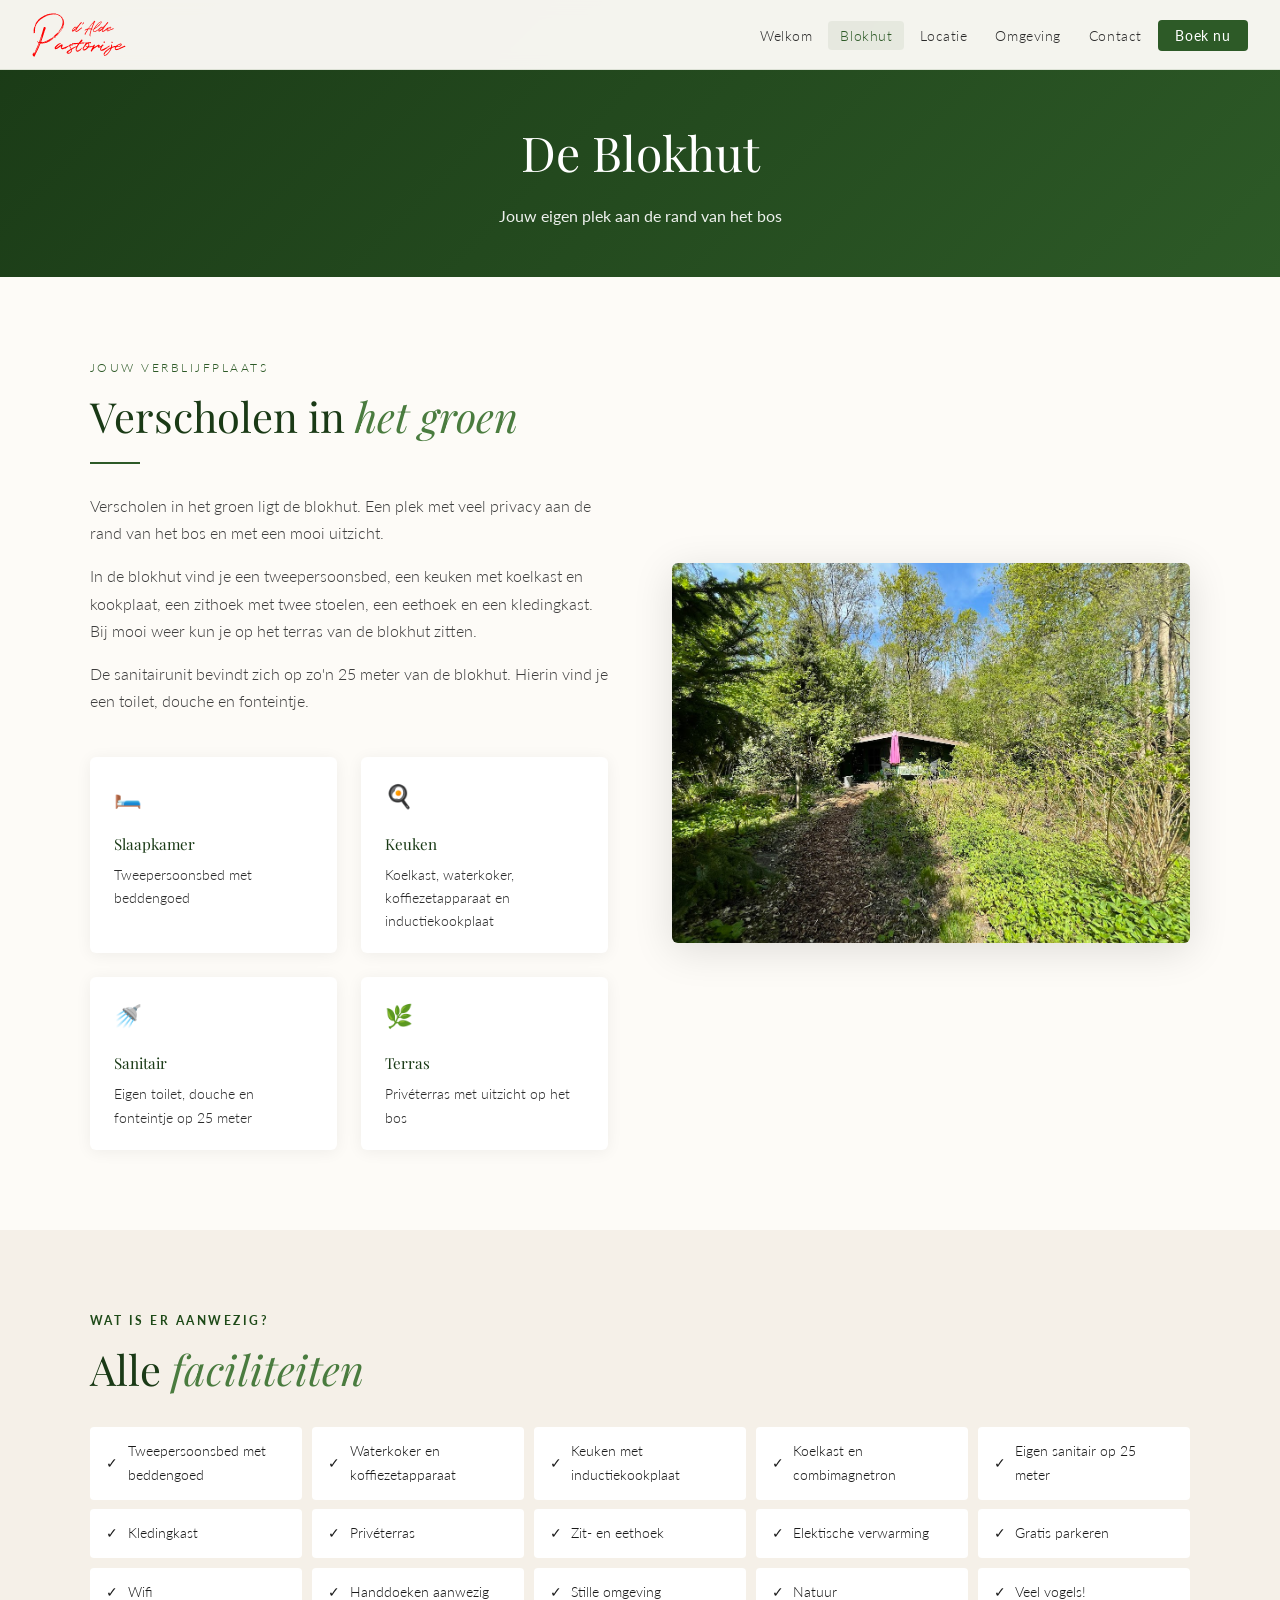
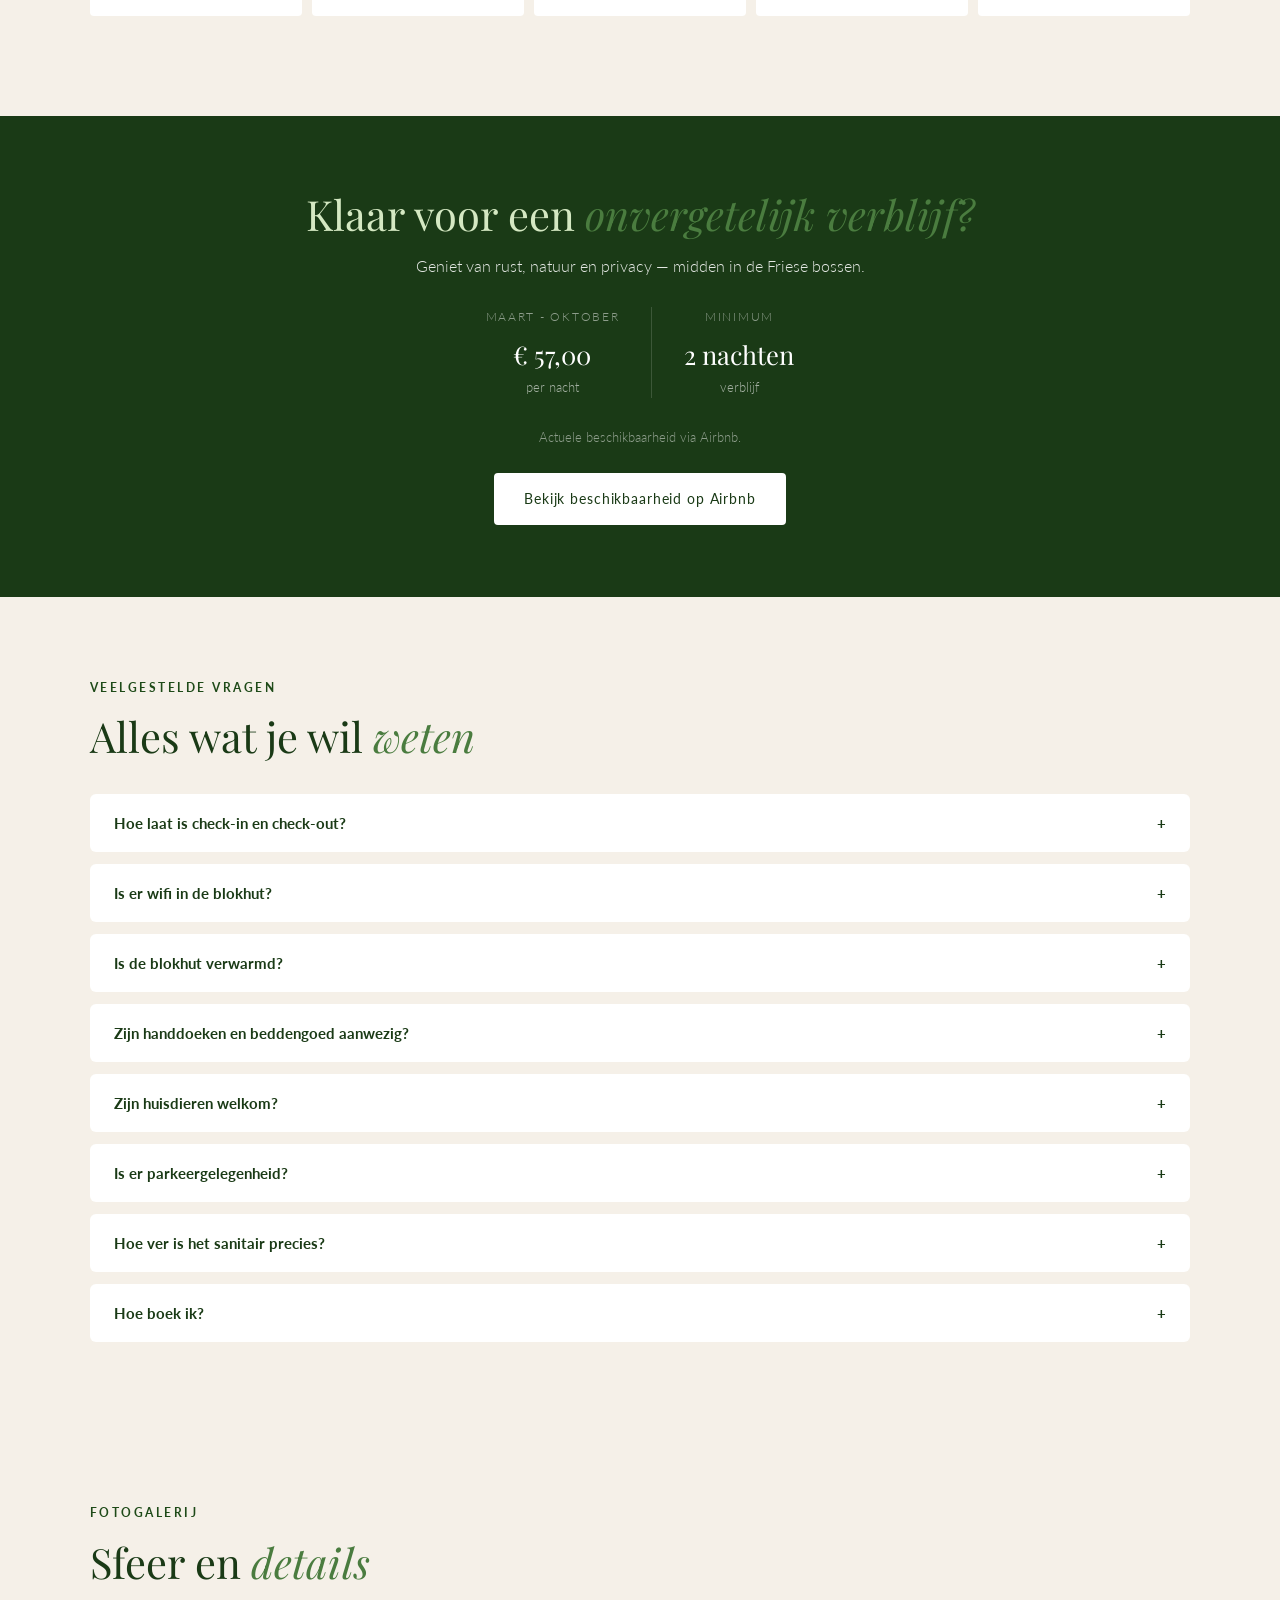
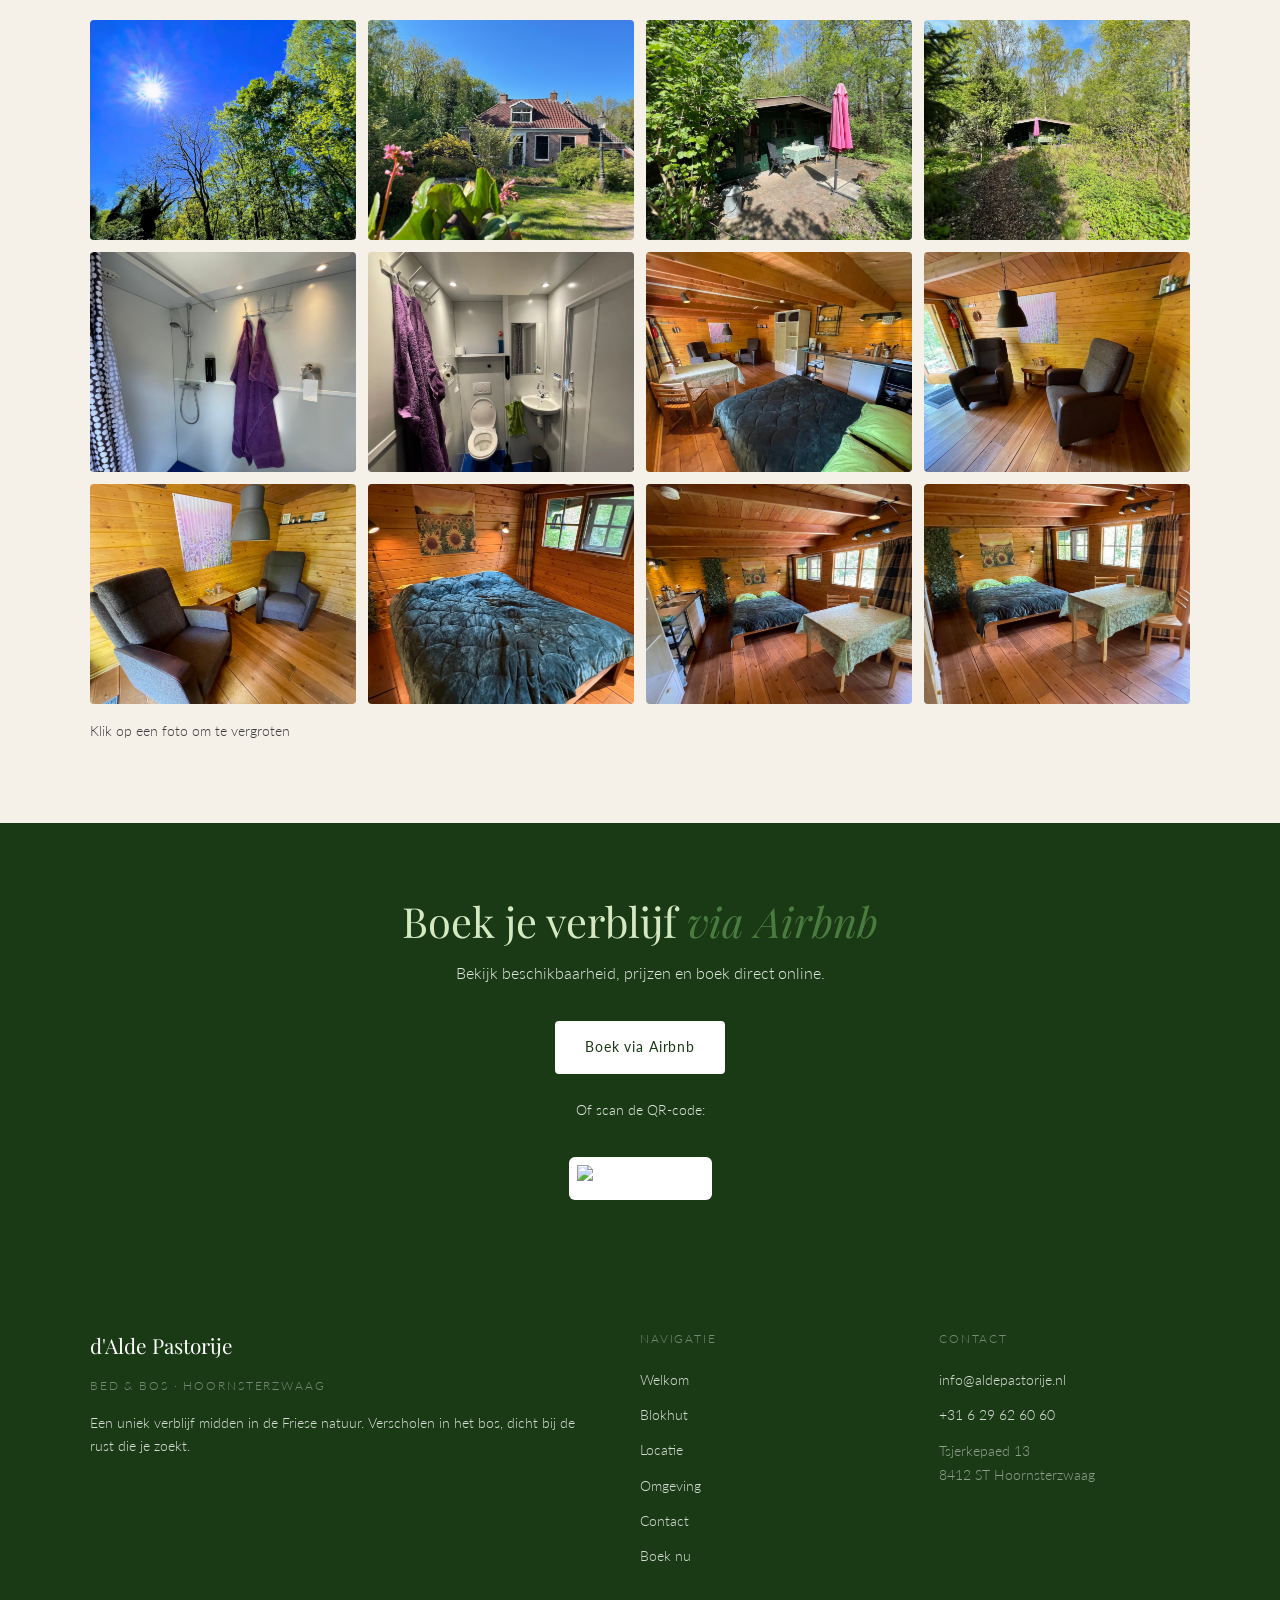
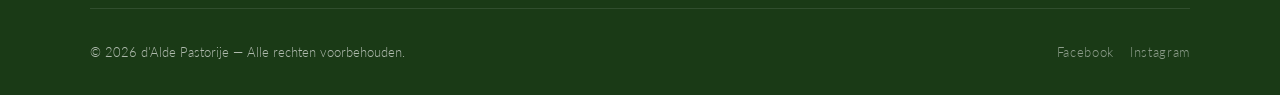
==== commit 883309d4: "Update blokhut.html" ====
--- a/blokhut.html
+++ b/blokhut.html
@@ -214,10 +214,10 @@
       <img src="fotos/IMG_7119.jpg" alt="Alde Pastorije" onclick="openLightbox(this.src)">
       <img src="fotos/IMG_7156.jpg" alt="Blokhut exterieur terras" onclick="openLightbox(this.src)">
       <img src="fotos/IMG_7157.jpg" alt="Blokhut verscholen in het groen" onclick="openLightbox(this.src)">
-      <img src="fotos/IMG_7159.jpg" alt="Interieur overzicht" onclick="openLightbox(this.src)">
-      <img src="fotos/IMG_7161.jpg" alt="Interieur blokhut" onclick="openLightbox(this.src)">
-      <img src="fotos/IMG_7166.jpg" alt="Slaapkamer" onclick="openLightbox(this.src)">
-      <img src="fotos/IMG_7168.jpg" alt="Zithoek met fauteuils" onclick="openLightbox(this.src)">
+      <img src="fotos/IMG_7159.jpg" alt="Sanitair douche" onclick="openLightbox(this.src)">
+      <img src="fotos/IMG_7161.jpg" alt="Sanitair toilet" onclick="openLightbox(this.src)">
+      <img src="fotos/IMG_7168.jpg" alt="Blokhut overzicht" onclick="openLightbox(this.src)">
+      <img src="fotos/IMG_7166.jpg" alt="Blokhut fauteuils" onclick="openLightbox(this.src)">
       <img src="fotos/IMG_7171.jpg" alt="Slaapkamer detail" onclick="openLightbox(this.src)">
       <img src="fotos/IMG_7206.jpg" alt="Interieur met keuken" onclick="openLightbox(this.src)">
       <img src="fotos/IMG_7167.jpg" alt="Sanitair - douche" onclick="openLightbox(this.src)">
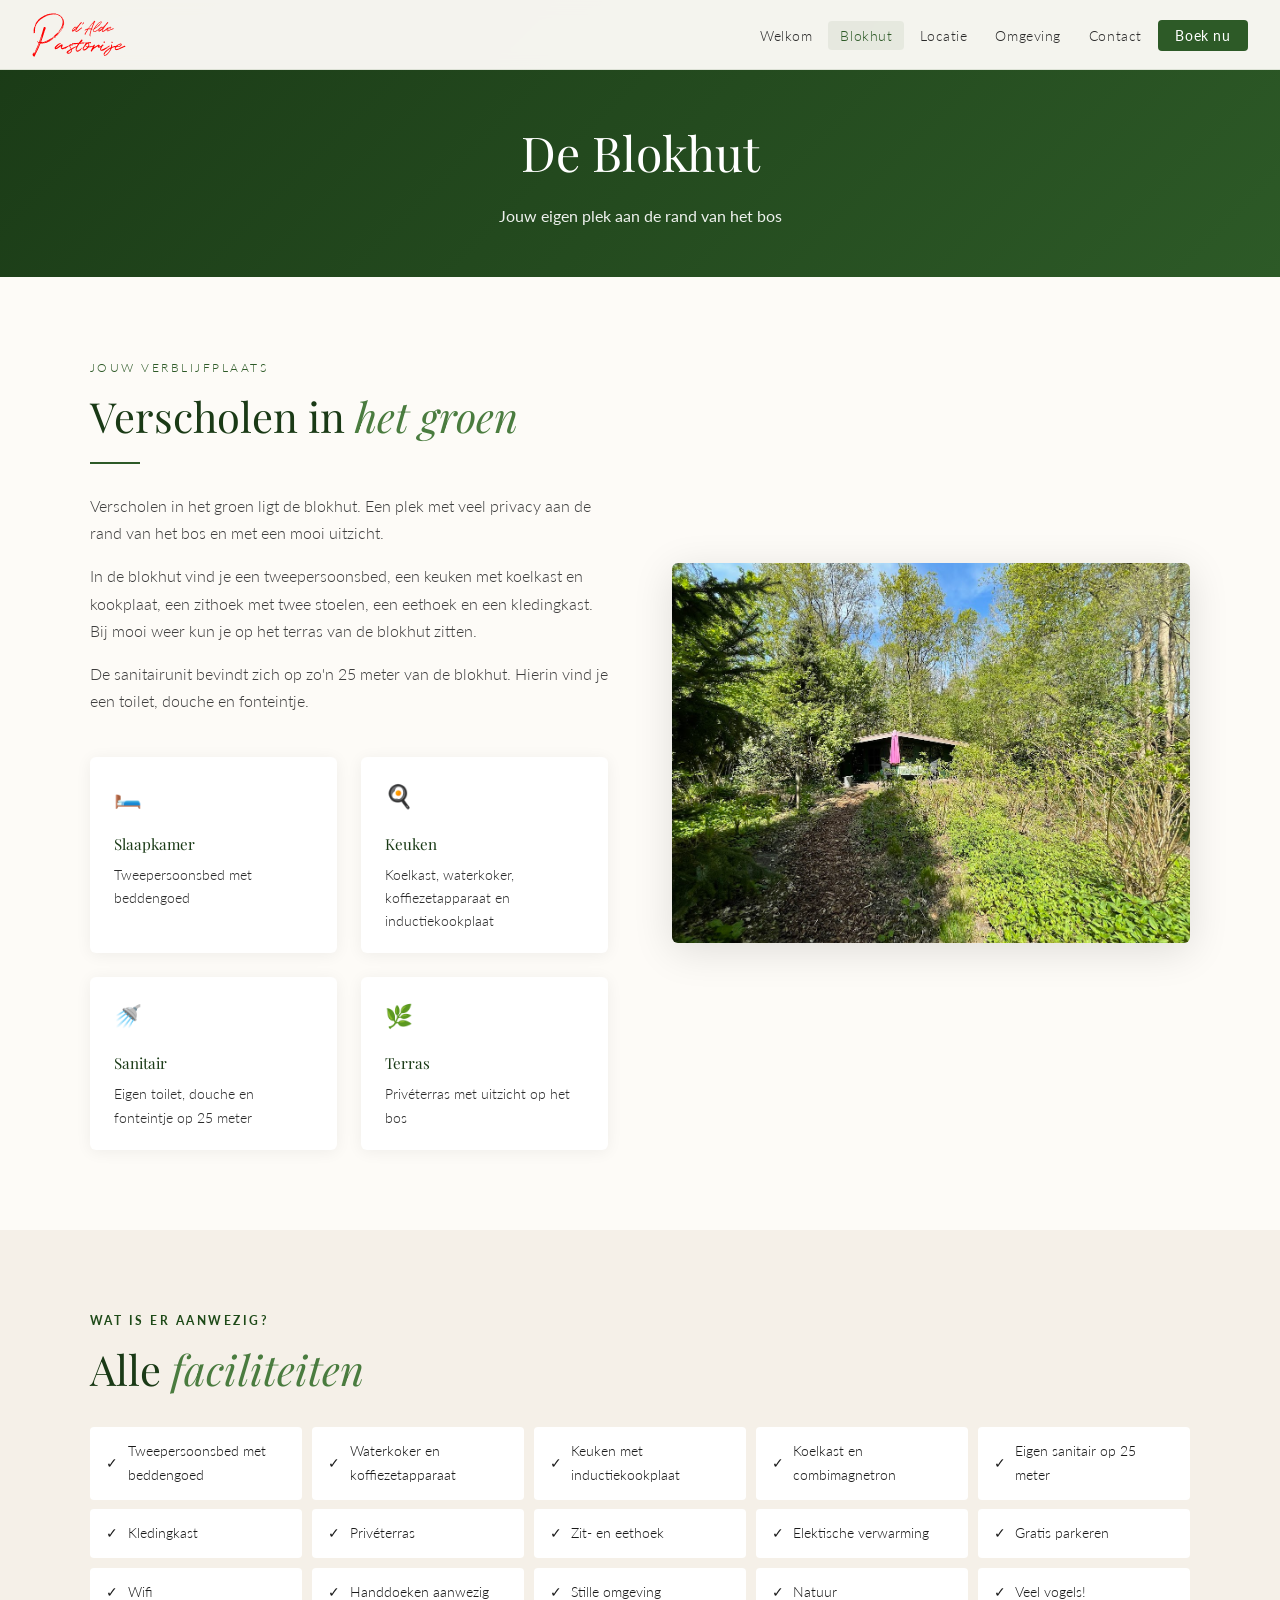
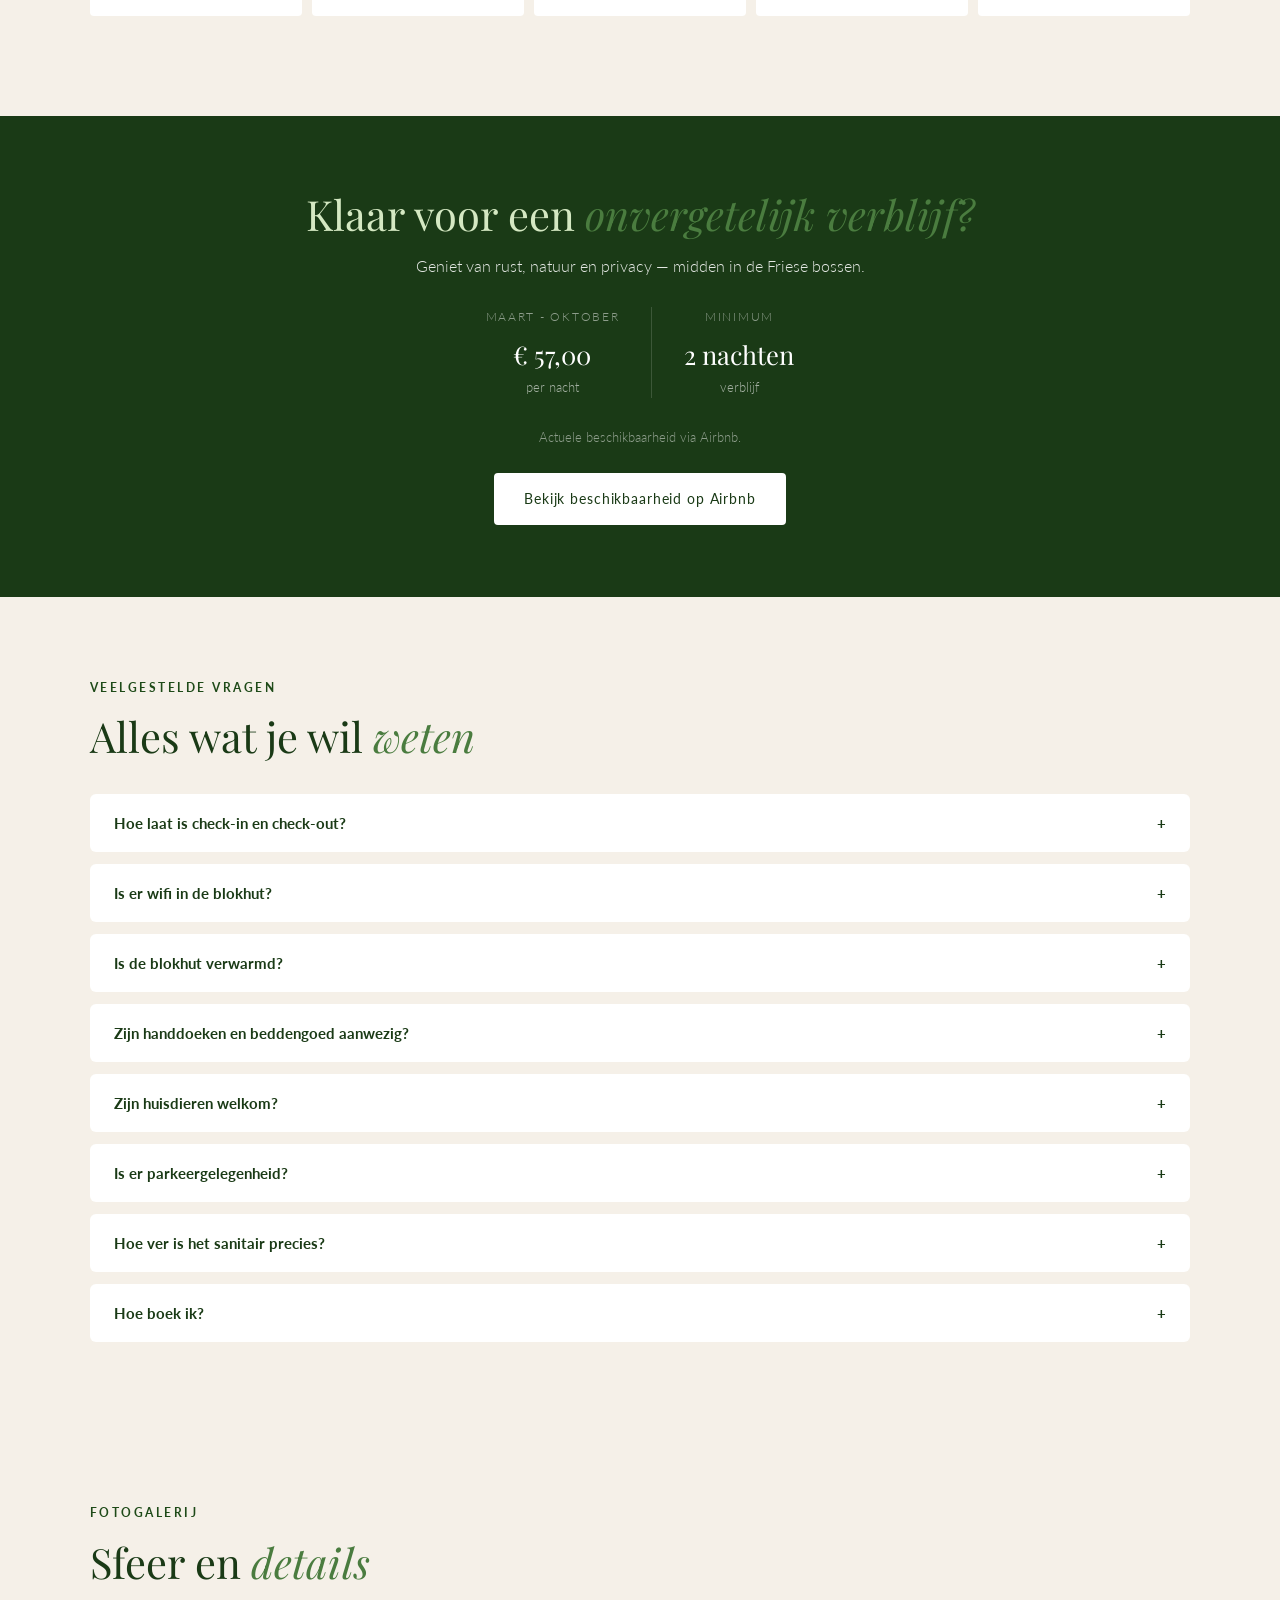
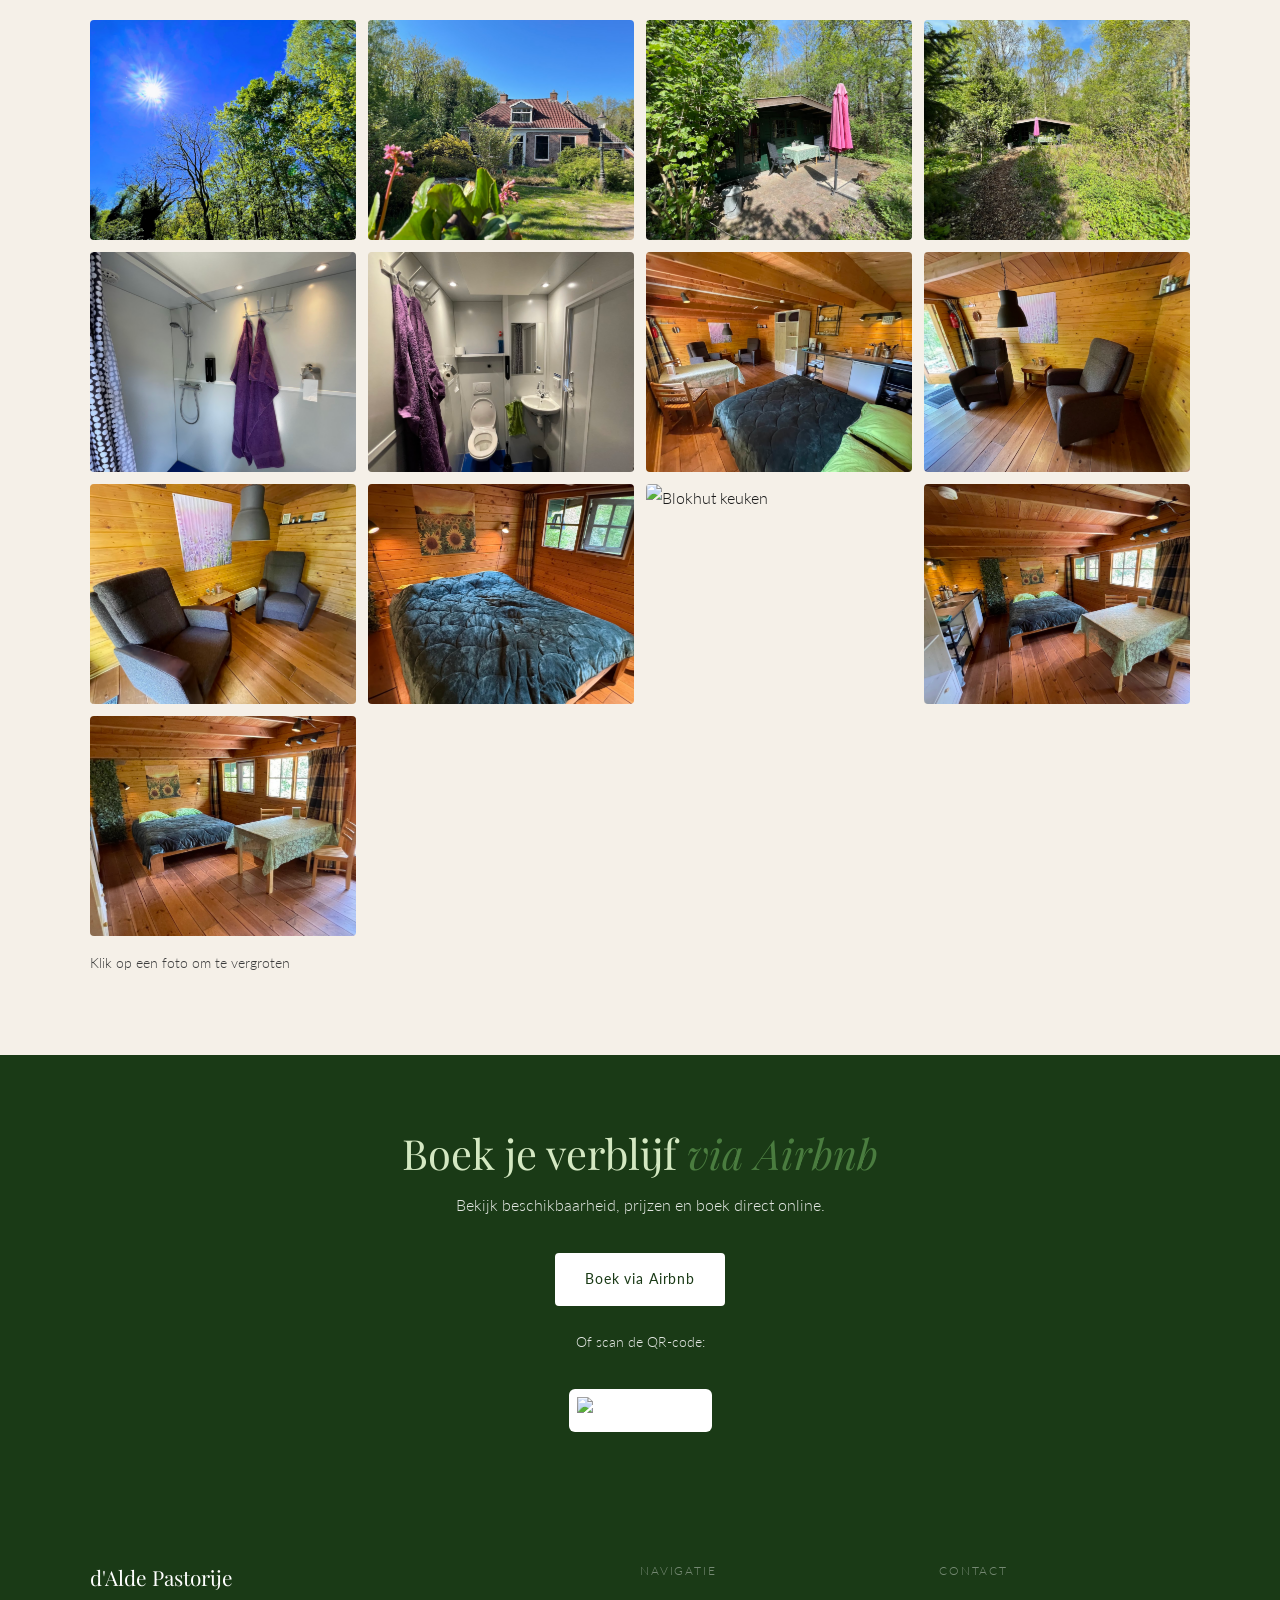
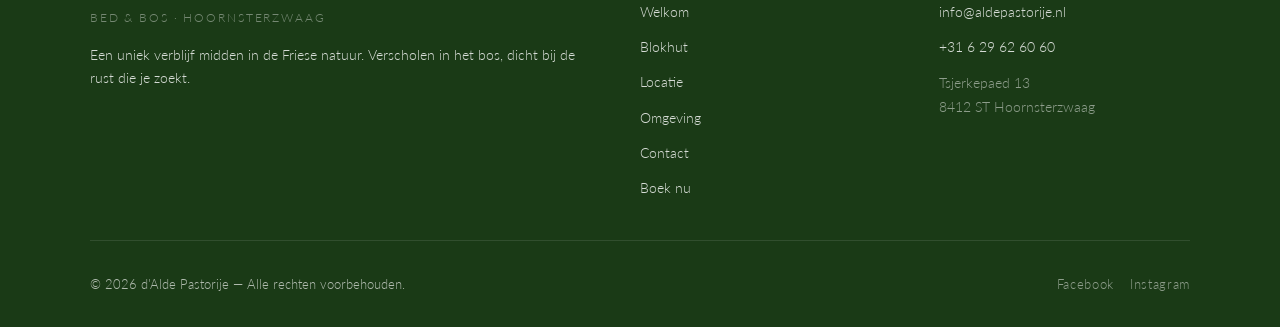
==== commit 061e8632: "Update blokhut.html" ====
--- a/blokhut.html
+++ b/blokhut.html
@@ -220,6 +220,7 @@
       <img src="fotos/IMG_7166.jpg" alt="Blokhut fauteuils" onclick="openLightbox(this.src)">
       <img src="fotos/IMG_7171.jpg" alt="Slaapkamer detail" onclick="openLightbox(this.src)">
       <img src="fotos/IMG_7206.jpg" alt="Interieur met keuken" onclick="openLightbox(this.src)">
+      <img src="fotos/IMG_7174.jpg" alt="Blokhut keuken" onclick="openLightbox(this.src)">
       <img src="fotos/IMG_7167.jpg" alt="Sanitair - douche" onclick="openLightbox(this.src)">
       <img src="fotos/IMG_7169.jpg" alt="Sanitair - toilet en wastafel" onclick="openLightbox(this.src)">
     </div>
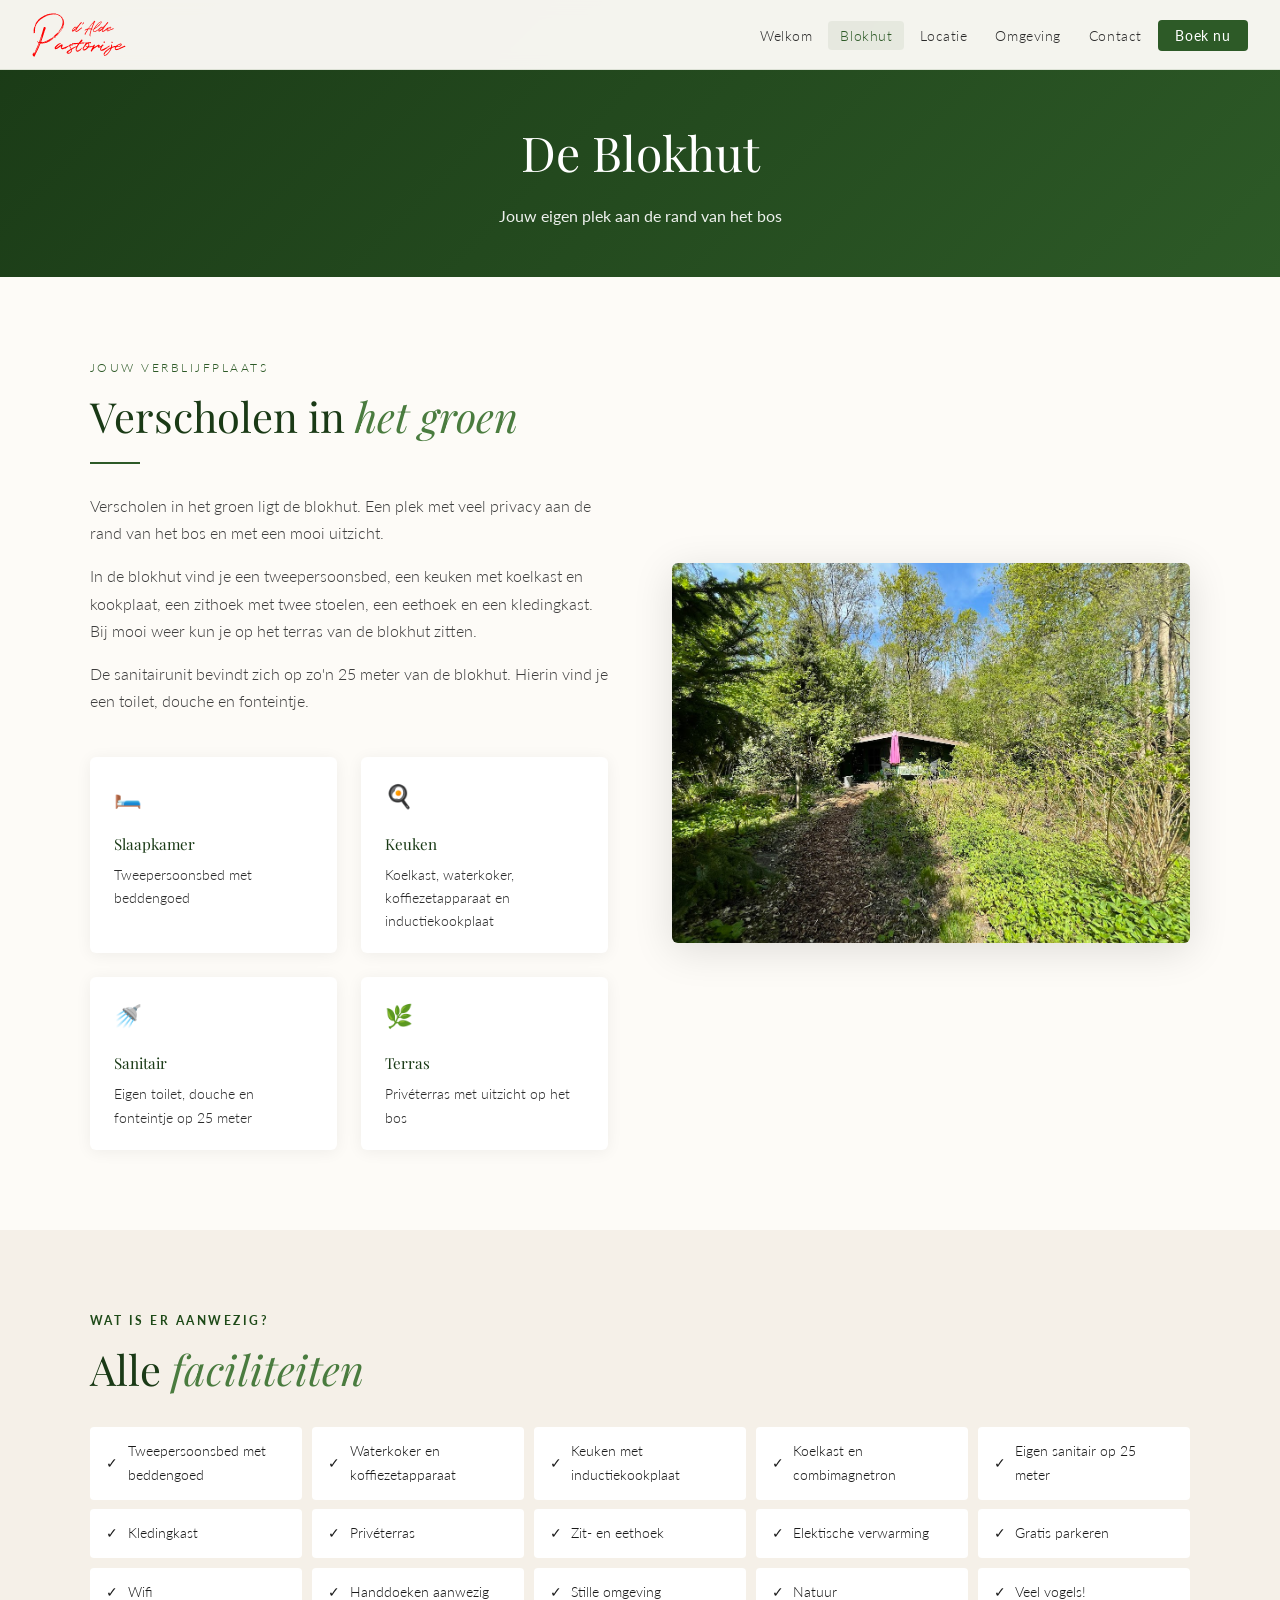
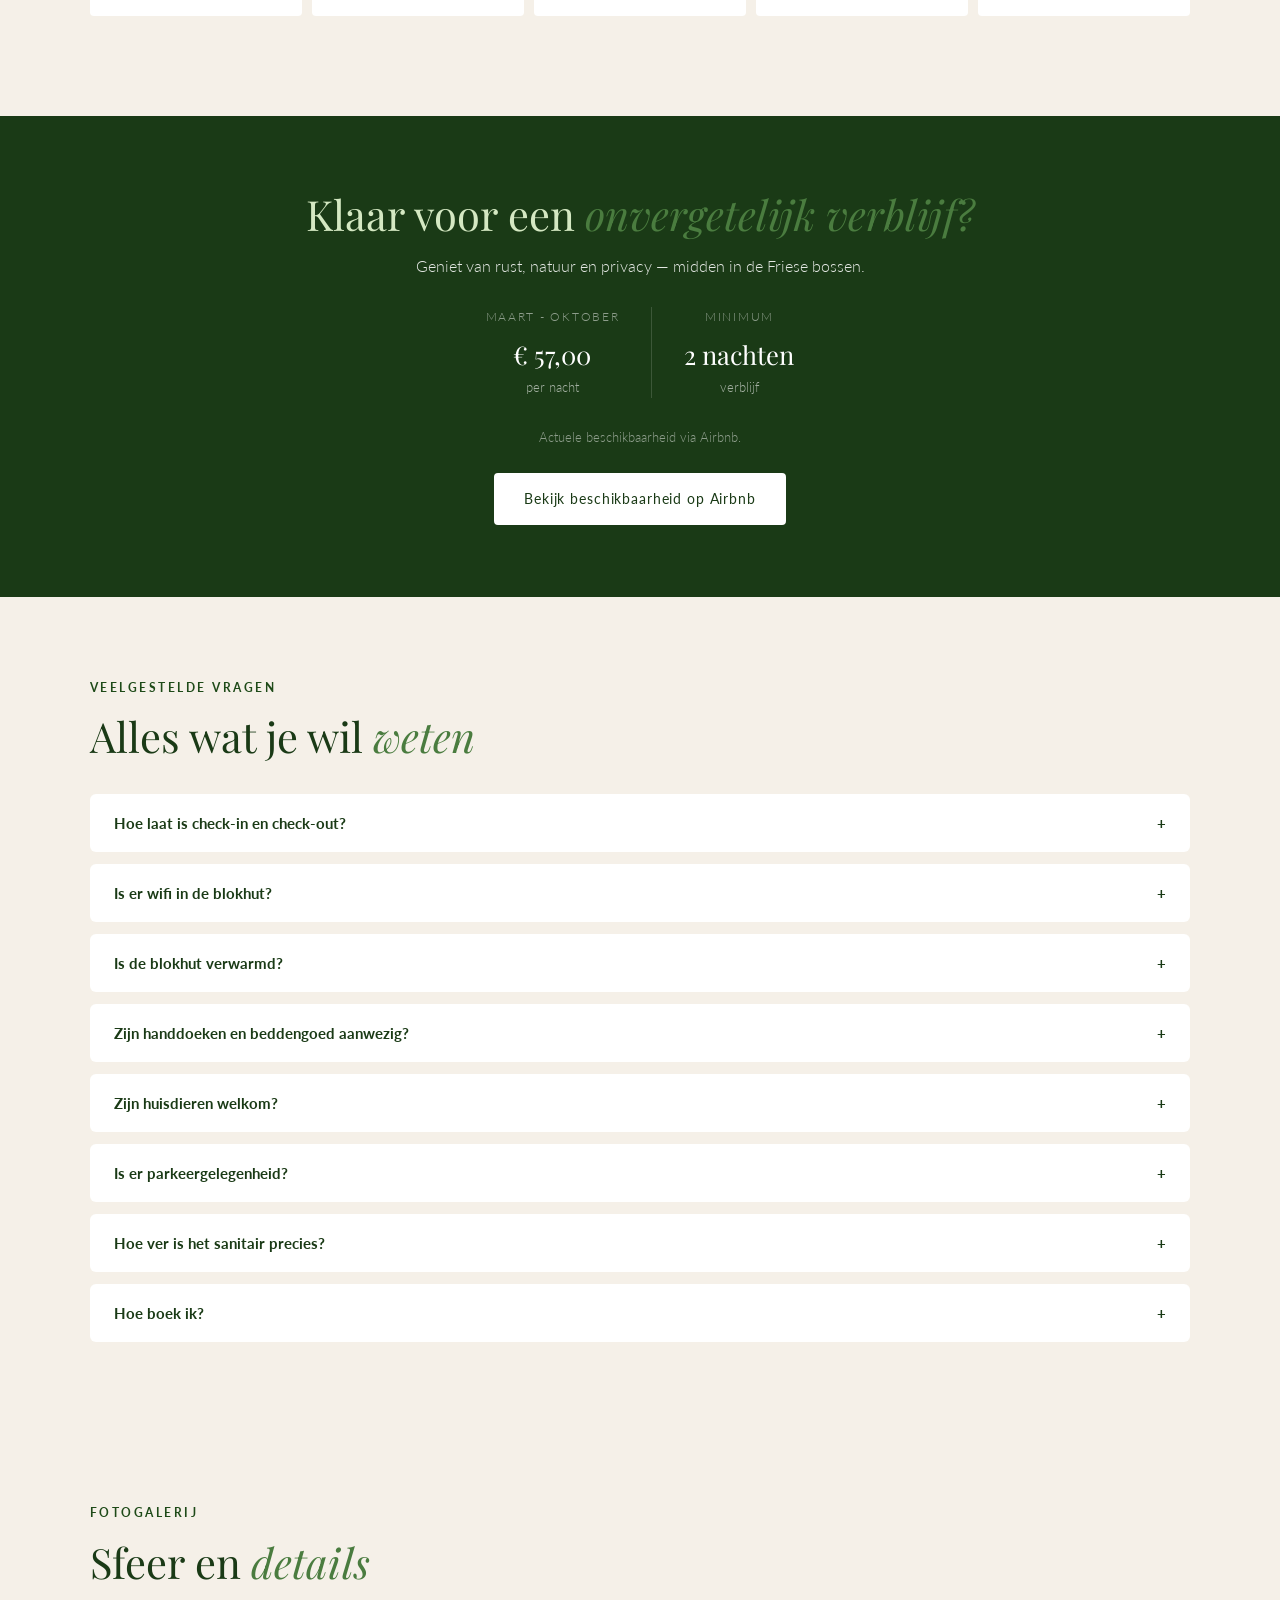
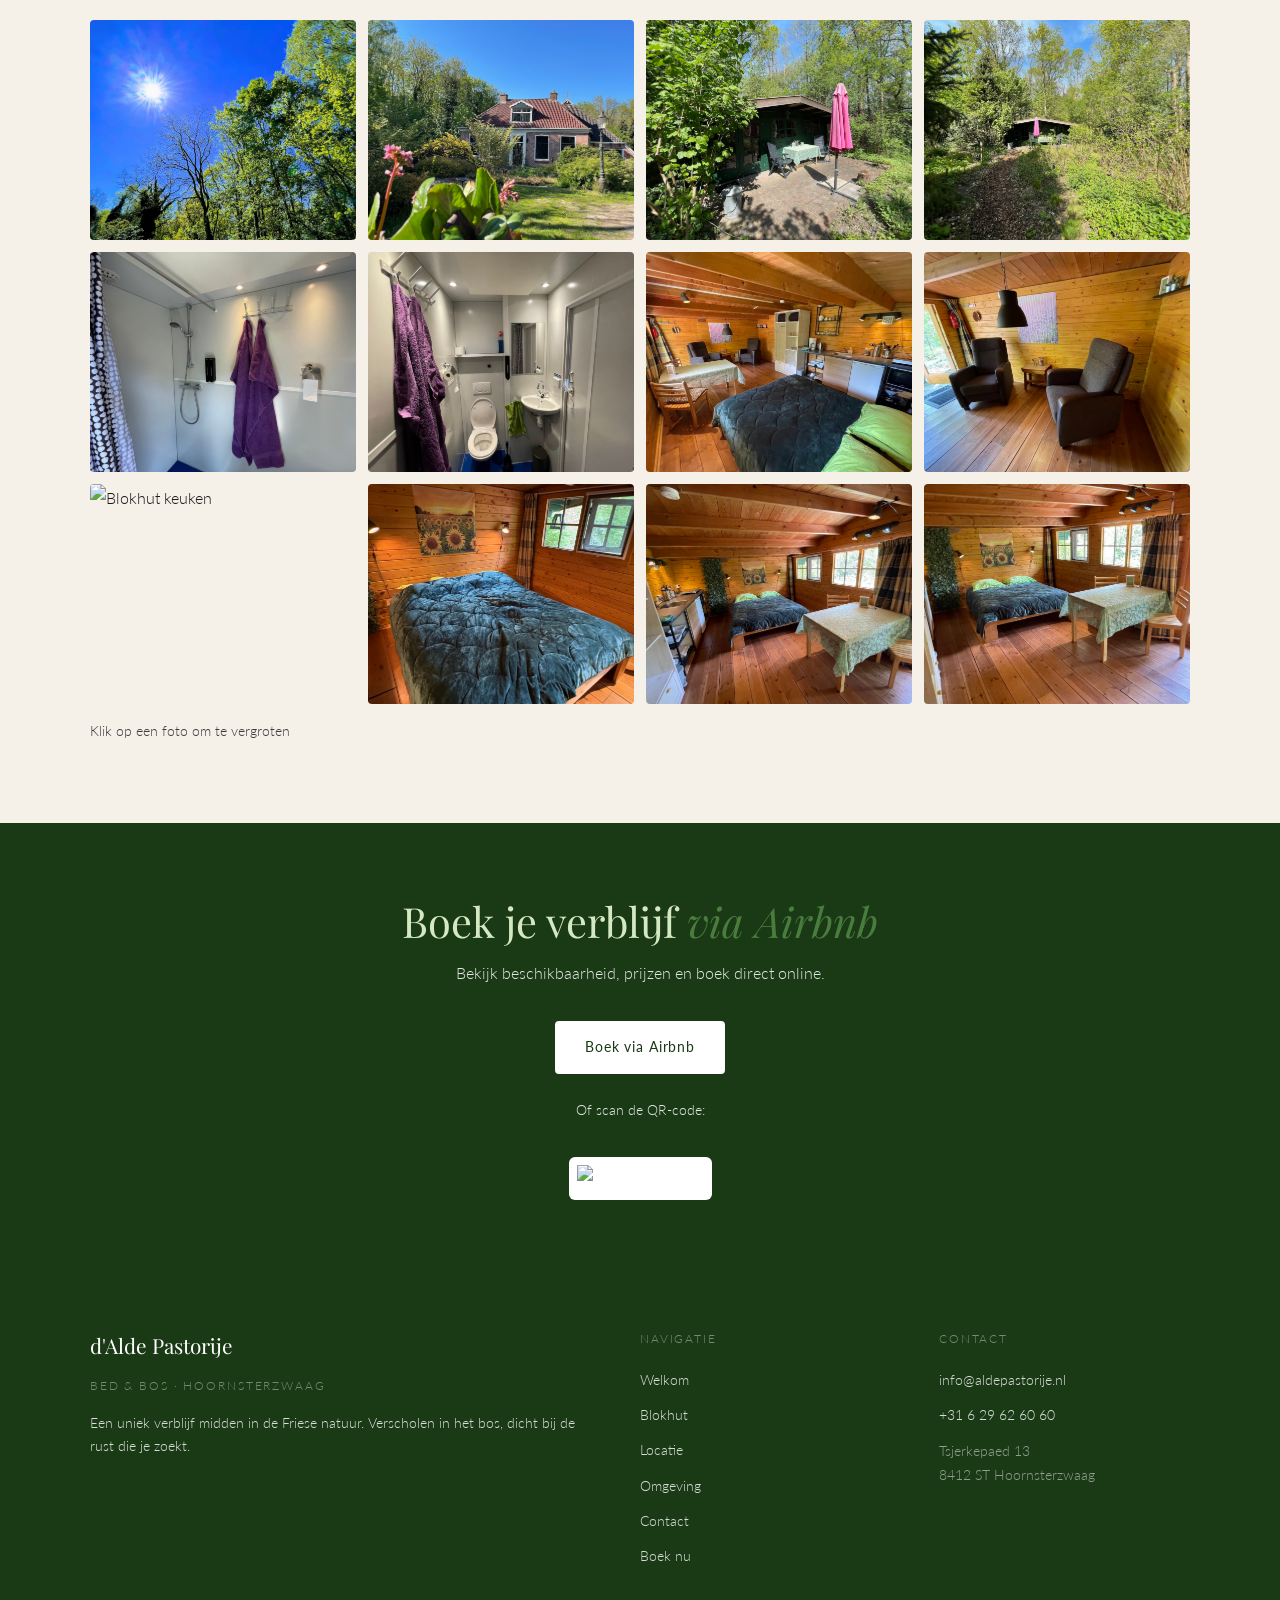
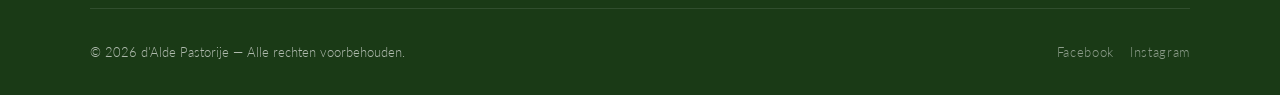
==== commit cff74dba: "Update blokhut.html" ====
--- a/blokhut.html
+++ b/blokhut.html
@@ -218,9 +218,8 @@
       <img src="fotos/IMG_7161.jpg" alt="Sanitair toilet" onclick="openLightbox(this.src)">
       <img src="fotos/IMG_7168.jpg" alt="Blokhut overzicht" onclick="openLightbox(this.src)">
       <img src="fotos/IMG_7166.jpg" alt="Blokhut fauteuils" onclick="openLightbox(this.src)">
-      <img src="fotos/IMG_7171.jpg" alt="Slaapkamer detail" onclick="openLightbox(this.src)">
+      <img src="fotos/IMG_7174.jpg" alt="Blokhut keuken" onclick="openLightbox(this.src)">
       <img src="fotos/IMG_7206.jpg" alt="Interieur met keuken" onclick="openLightbox(this.src)">
-      <img src="fotos/IMG_7174.jpg" alt="Blokhut keuken" onclick="openLightbox(this.src)">
       <img src="fotos/IMG_7167.jpg" alt="Sanitair - douche" onclick="openLightbox(this.src)">
       <img src="fotos/IMG_7169.jpg" alt="Sanitair - toilet en wastafel" onclick="openLightbox(this.src)">
     </div>
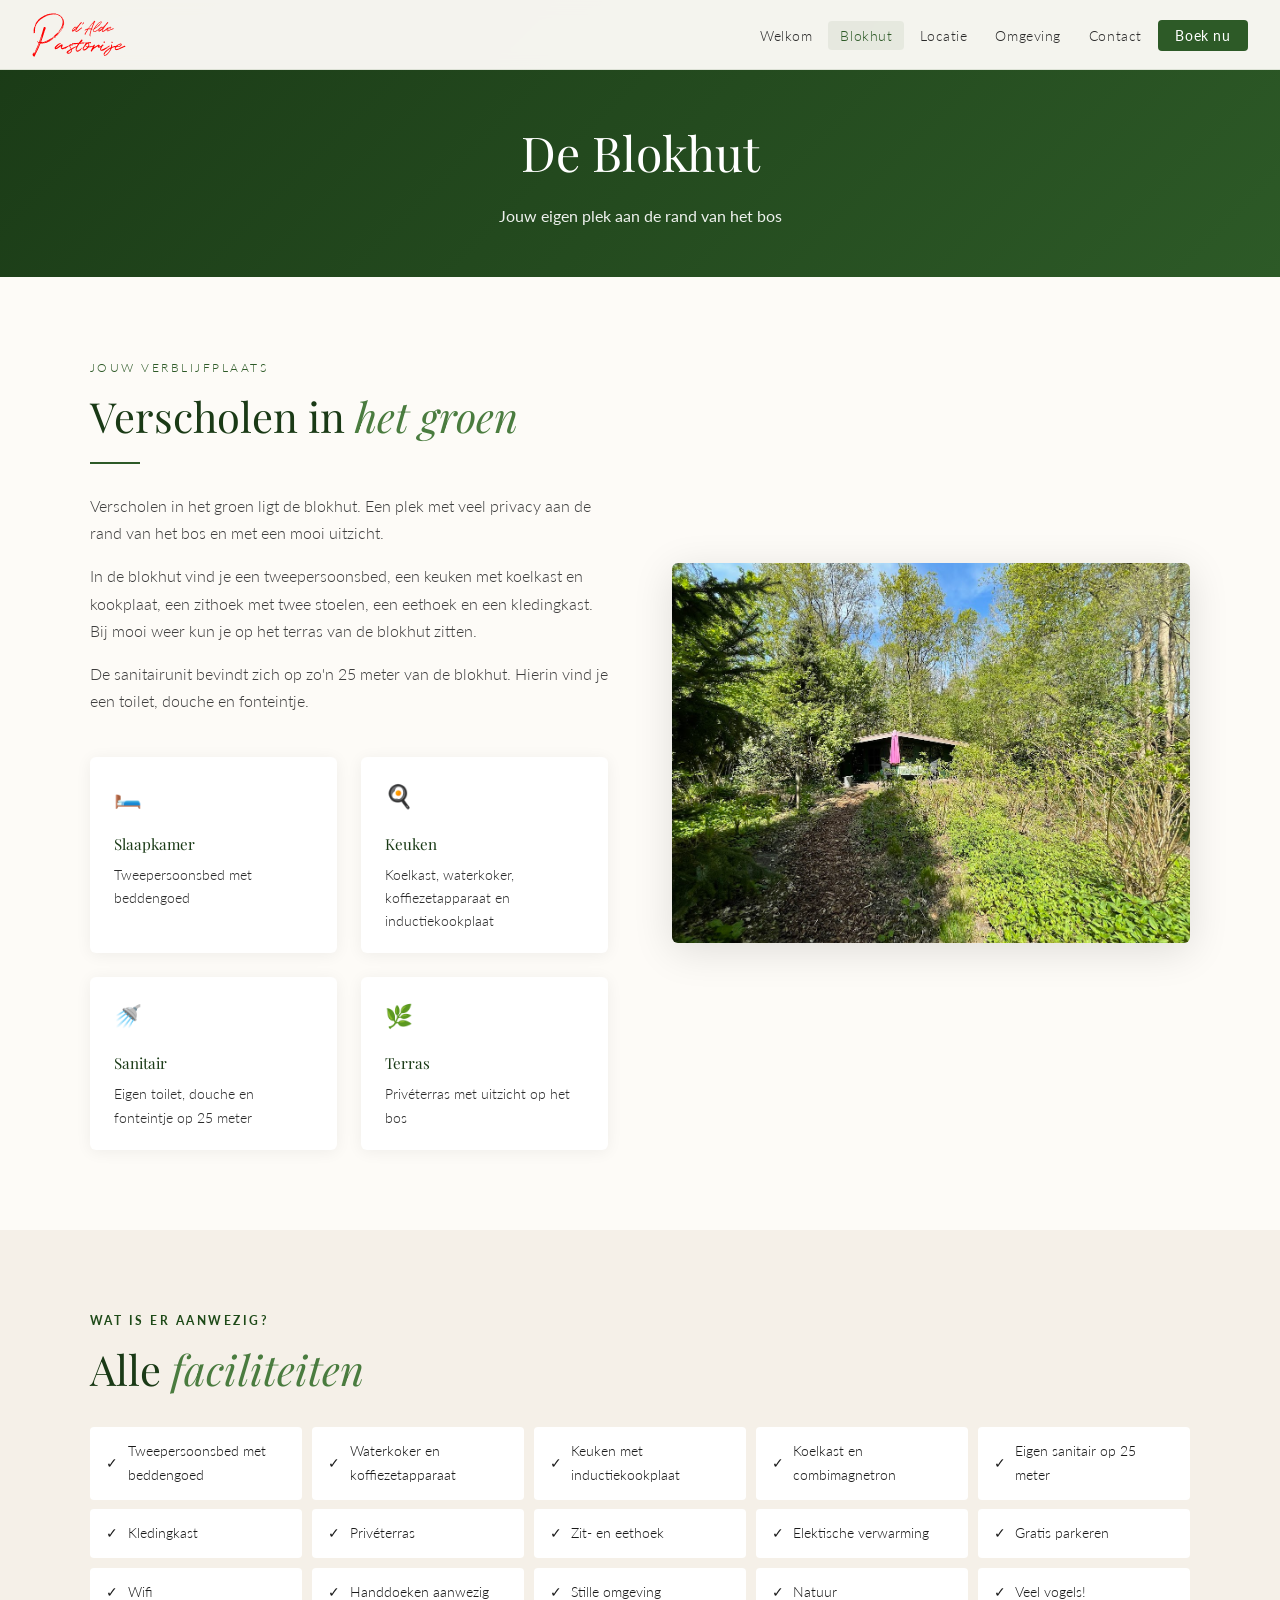
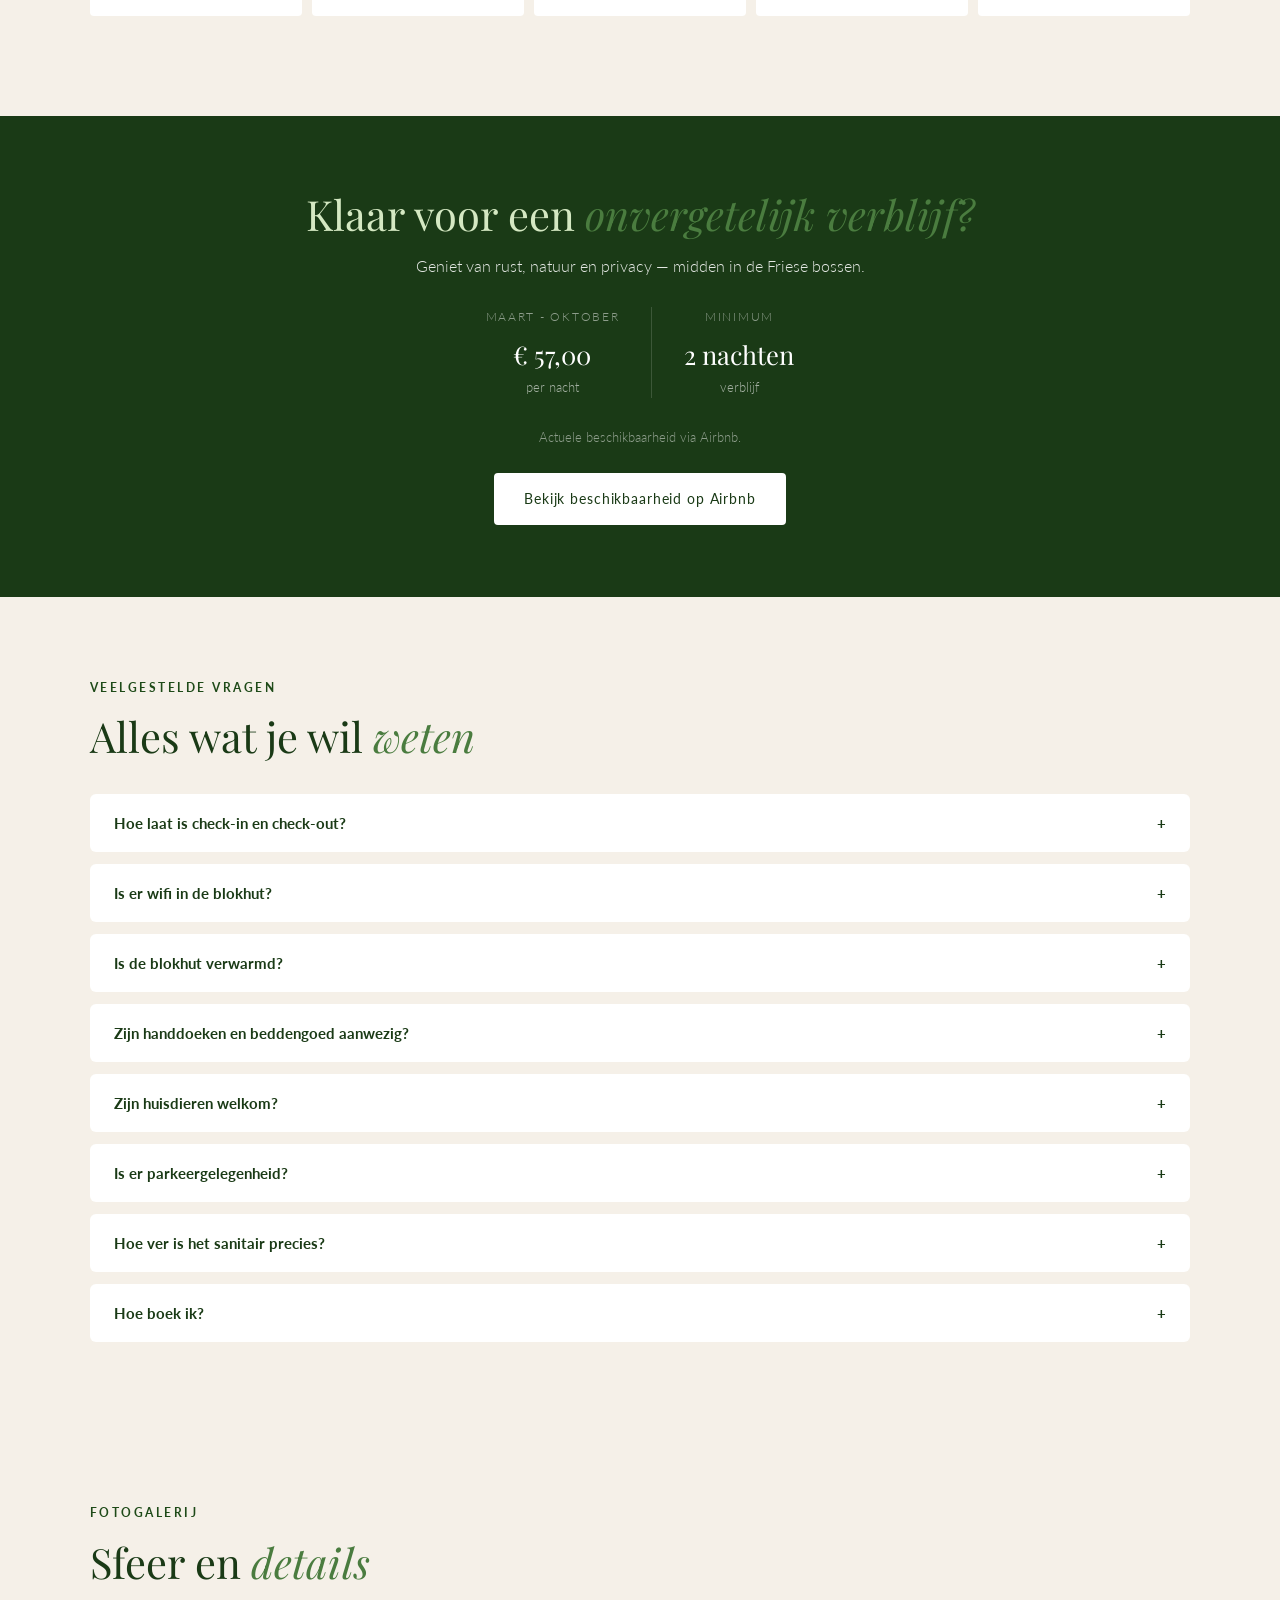
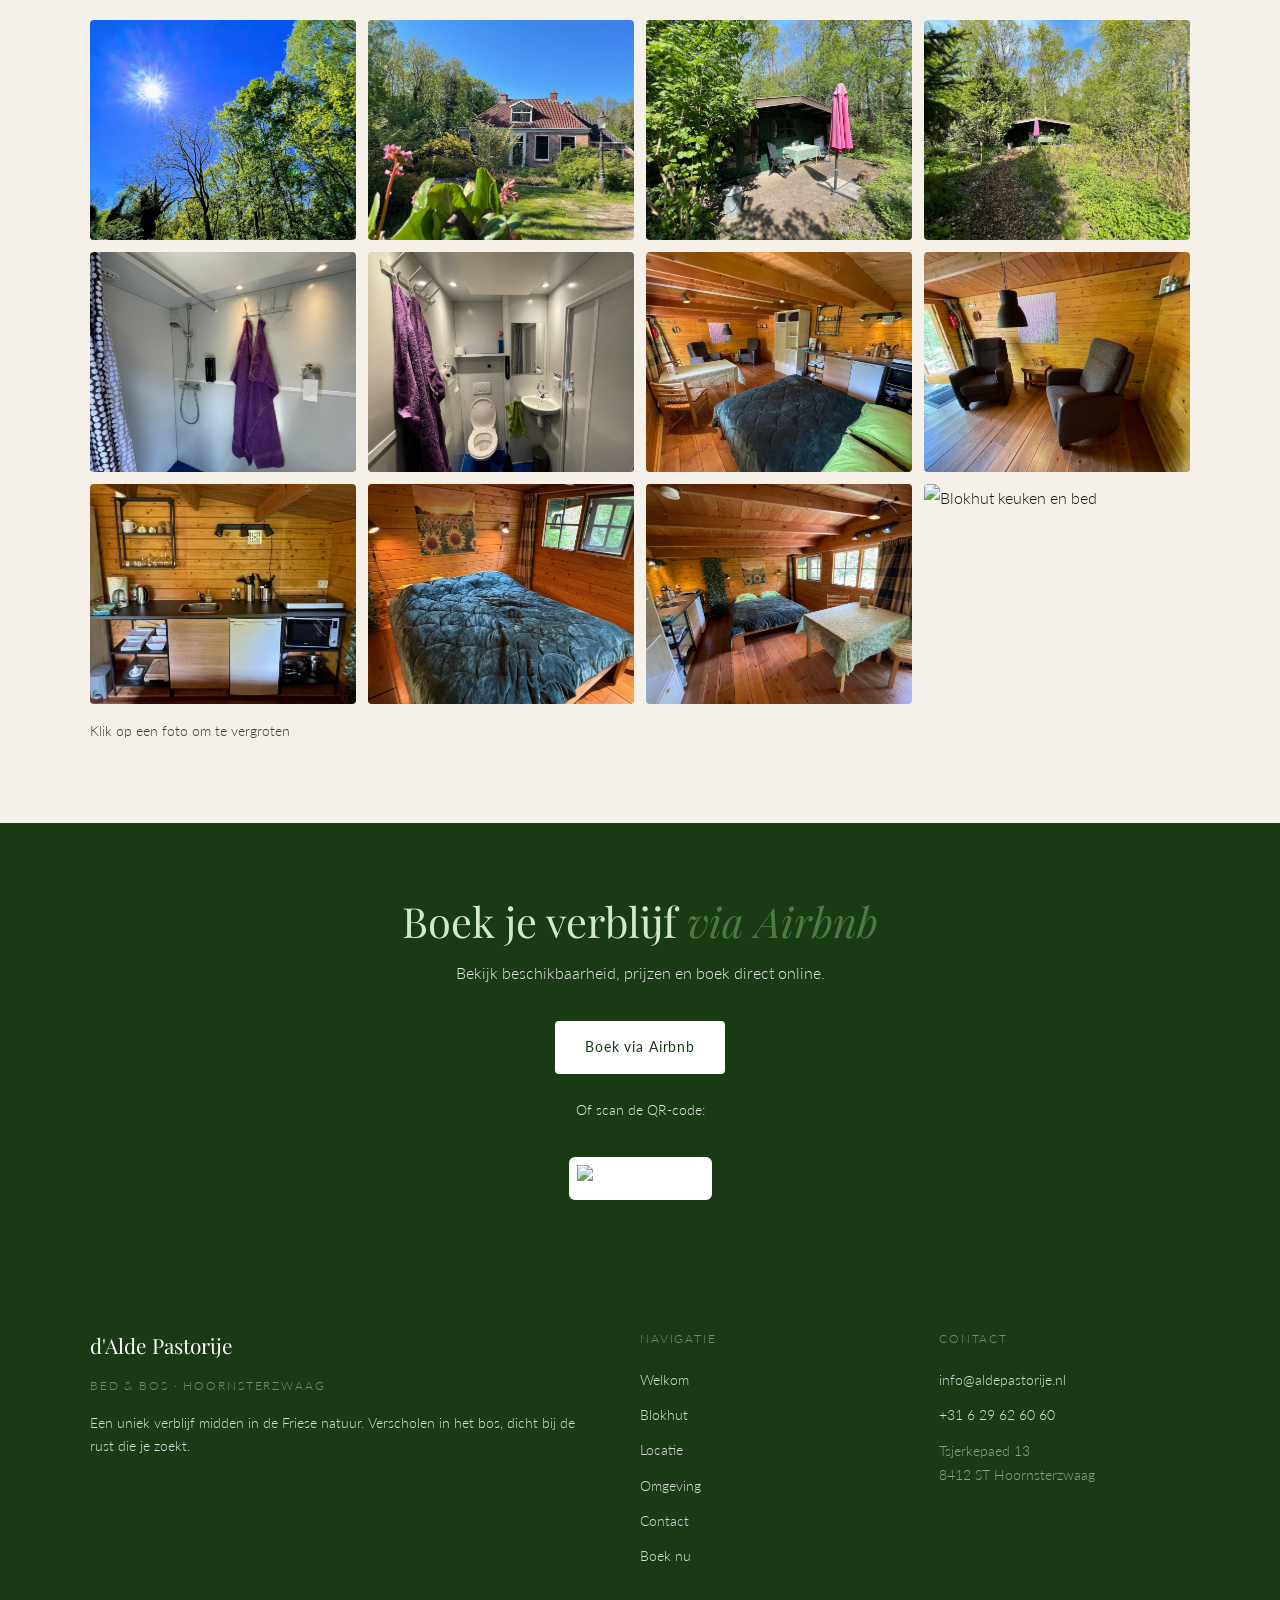
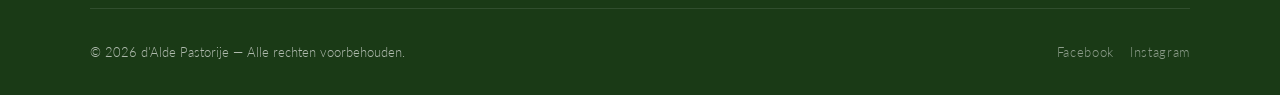
==== commit 94aa1abd: "Update blokhut.html" ====
--- a/blokhut.html
+++ b/blokhut.html
@@ -219,9 +219,9 @@
       <img src="fotos/IMG_7168.jpg" alt="Blokhut overzicht" onclick="openLightbox(this.src)">
       <img src="fotos/IMG_7166.jpg" alt="Blokhut fauteuils" onclick="openLightbox(this.src)">
       <img src="fotos/IMG_7174.jpg" alt="Blokhut keuken" onclick="openLightbox(this.src)">
-      <img src="fotos/IMG_7206.jpg" alt="Interieur met keuken" onclick="openLightbox(this.src)">
-      <img src="fotos/IMG_7167.jpg" alt="Sanitair - douche" onclick="openLightbox(this.src)">
-      <img src="fotos/IMG_7169.jpg" alt="Sanitair - toilet en wastafel" onclick="openLightbox(this.src)">
+      <img src="fotos/IMG_7206.jpg" alt="Blokhut bed" onclick="openLightbox(this.src)">
+      <img src="fotos/IMG_7167.jpg" alt="Blokhut bed en eettafel" onclick="openLightbox(this.src)">
+      <img src="fotos/IMG_6766.jpg" alt="Blokhut keuken en bed" onclick="openLightbox(this.src)">
     </div>
     <p style="margin-top: 1rem; font-size: 0.85rem; color: var(--tekst-zacht);">Klik op een foto om te vergroten</p>
   </div>
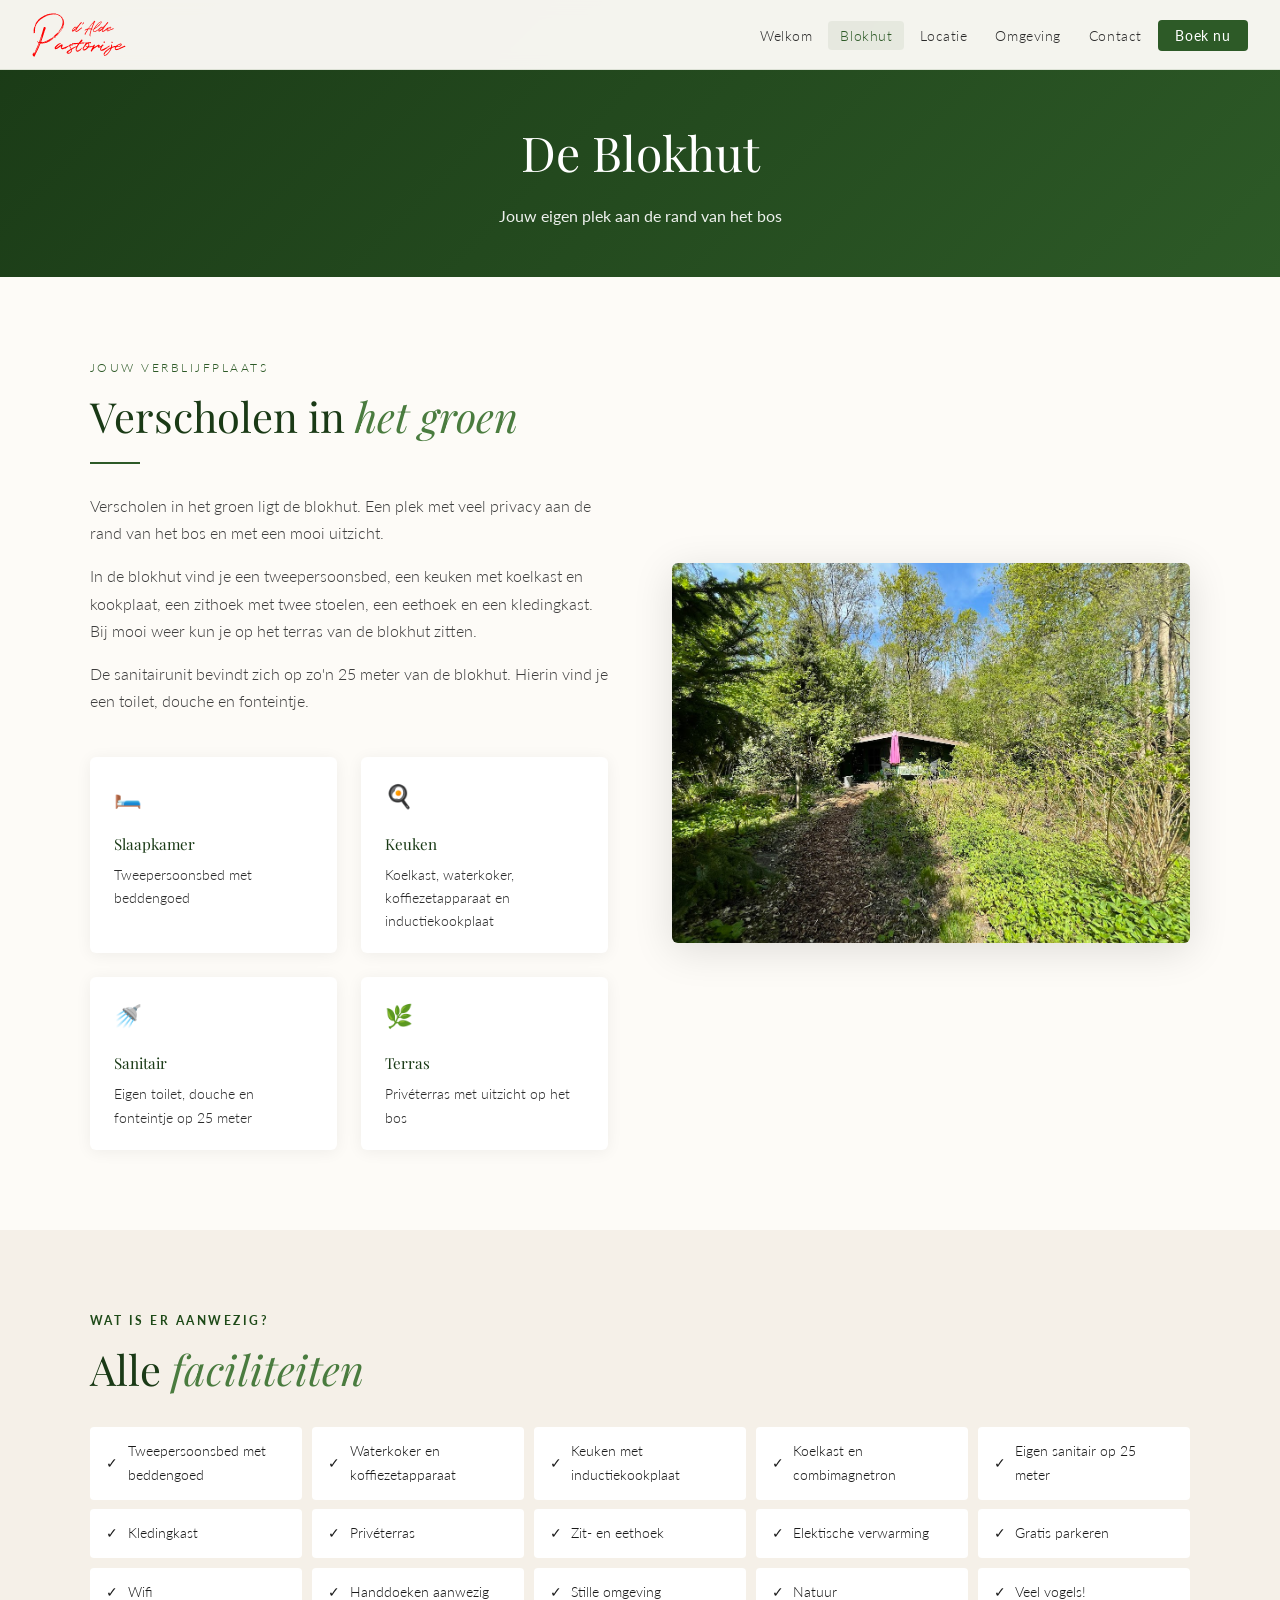
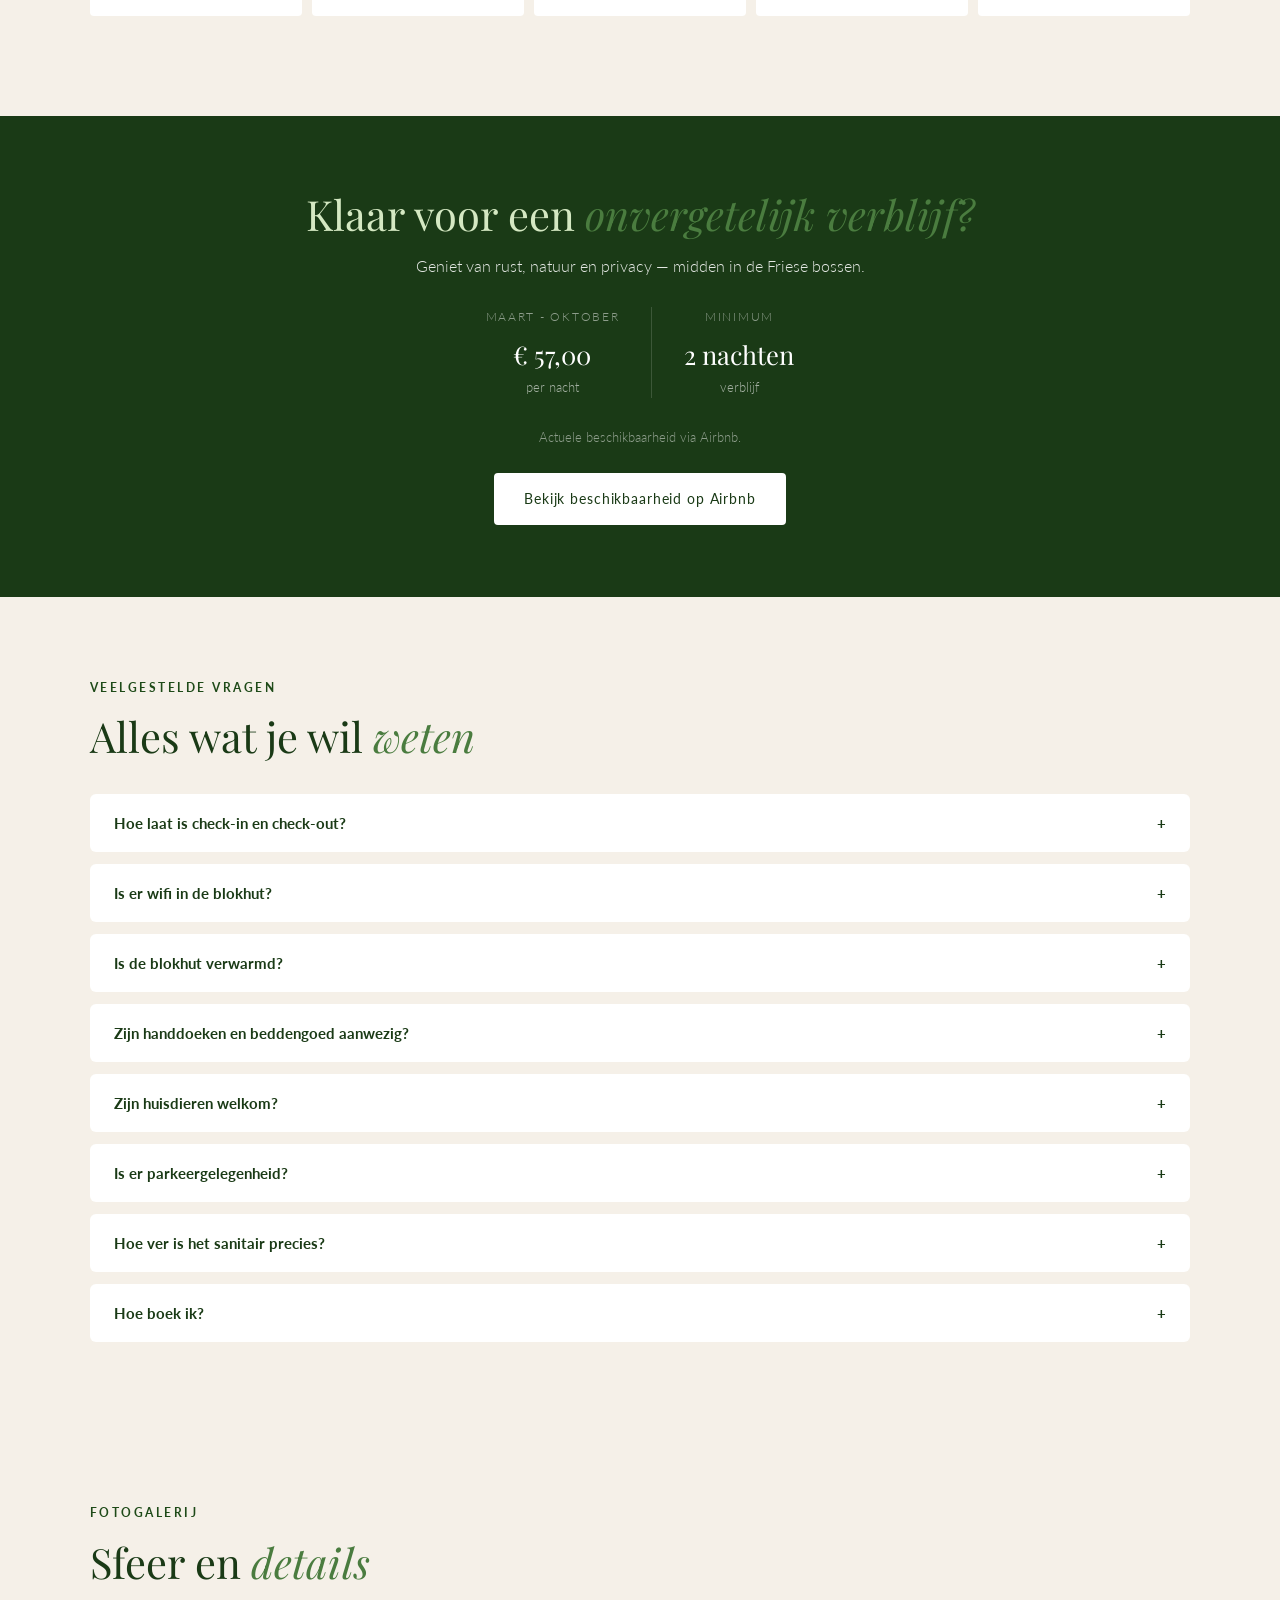
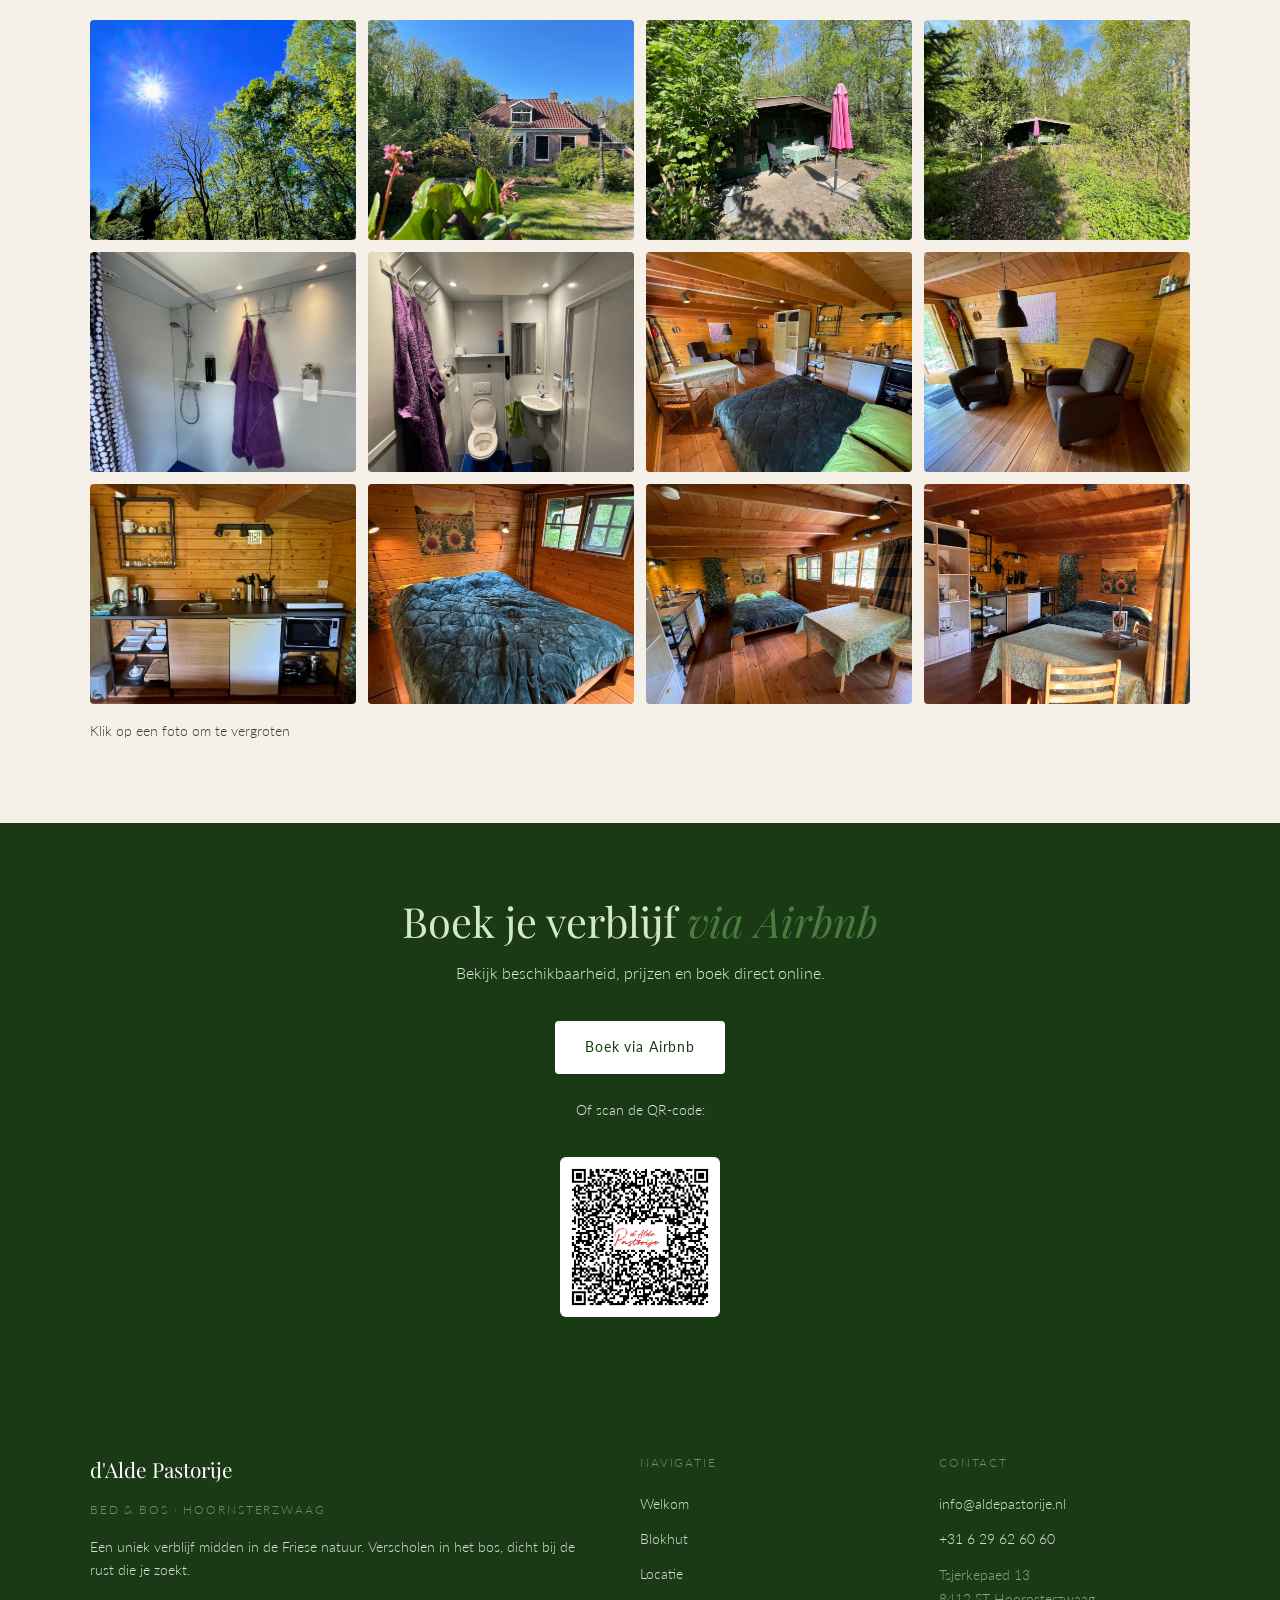
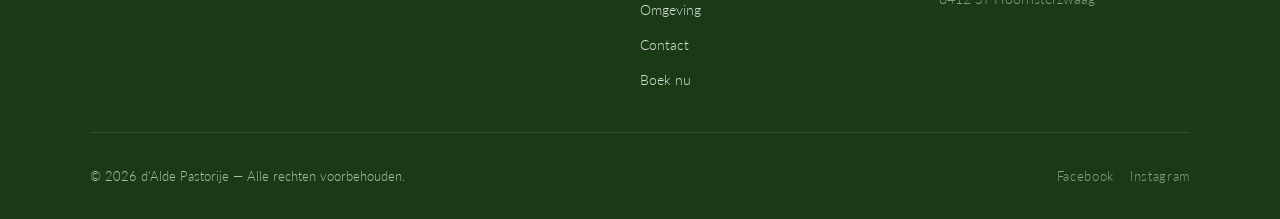
==== commit ce2d430a: "Update blokhut.html" ====
--- a/blokhut.html
+++ b/blokhut.html
@@ -236,7 +236,7 @@
   <br>
   <p style="font-size: 0.88rem;">Of scan de QR-code:</p>
   <br>
-  <img src="fotos/qr-code-pastorije.png" alt="QR code Airbnb" style="width: 140px; height: 140px; border-radius: 6px; background: white; padding: 8px;">
+  <img src="fotos/qr-code pastorije.png" alt="QR code Airbnb" style="width: 160px; height: 160px; border-radius: 6px; background: white; padding: 8px;">
 </div>
 
 <!-- FOOTER -->
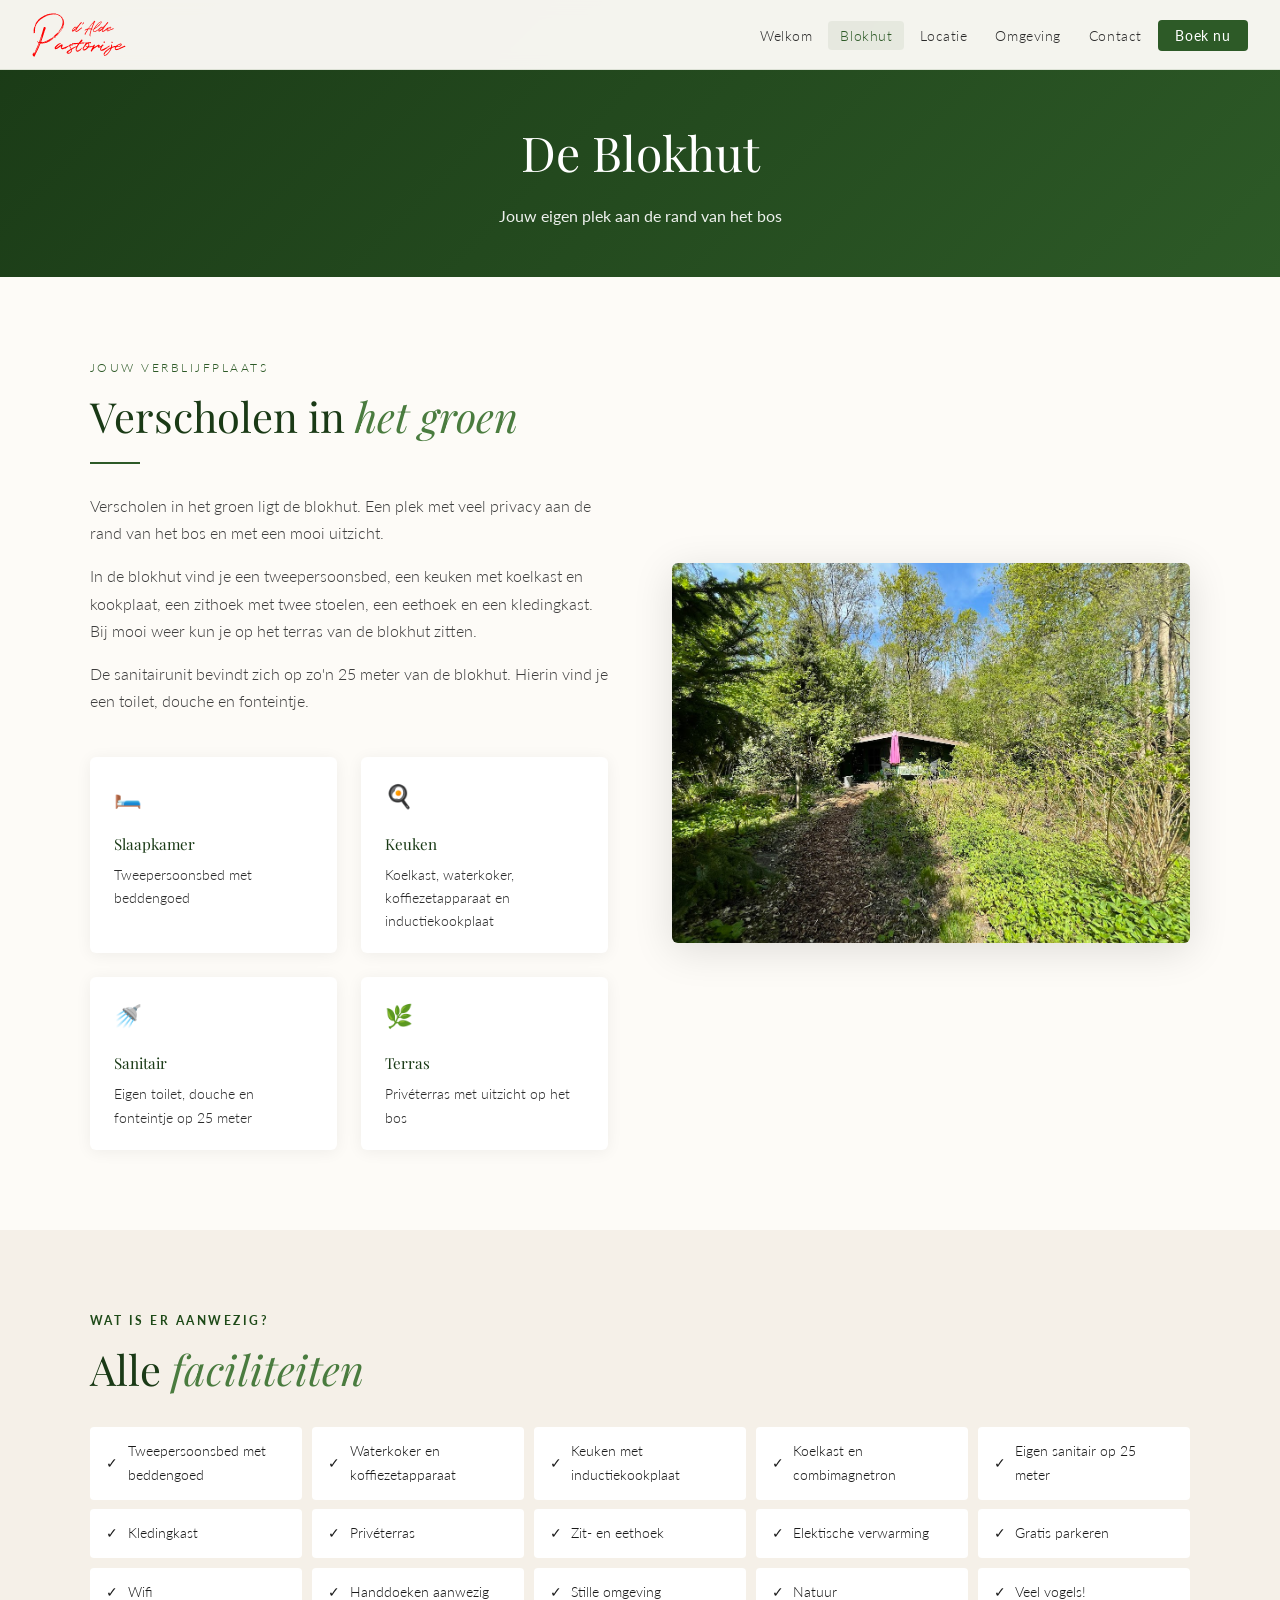
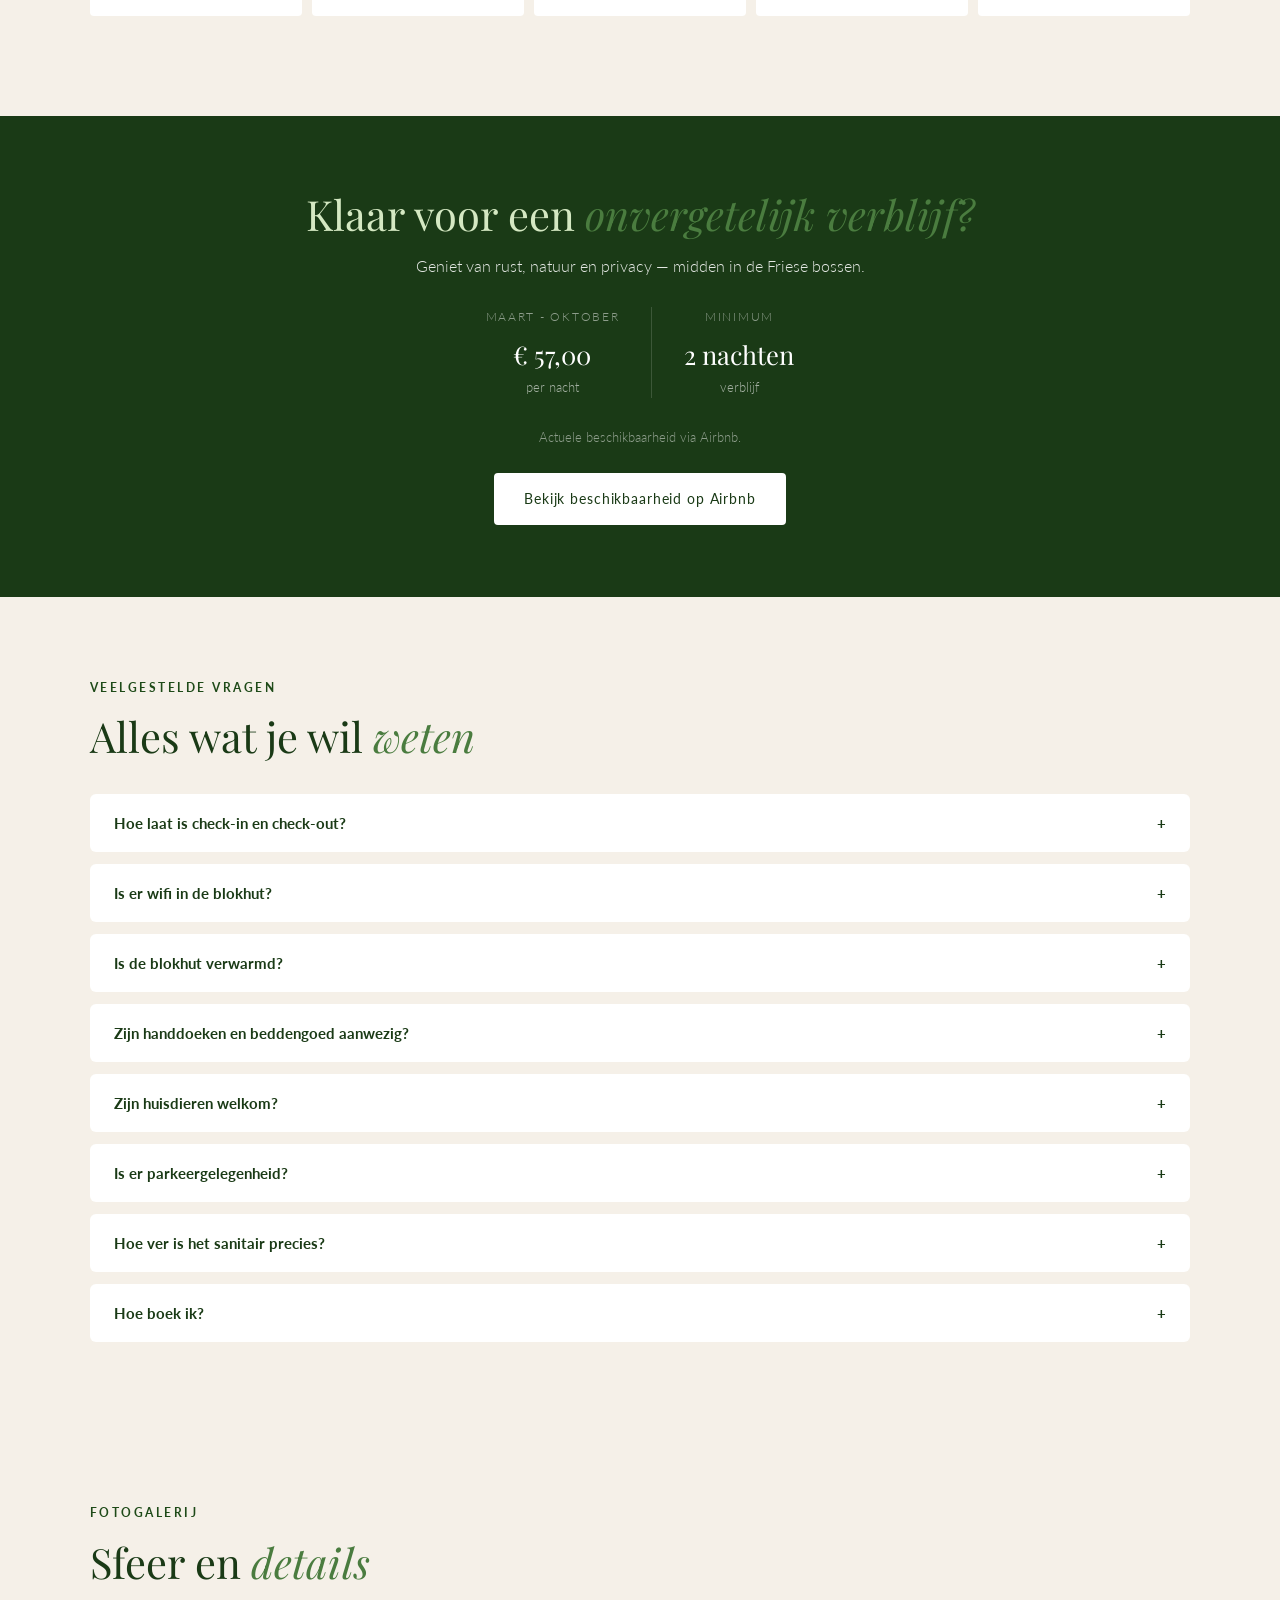
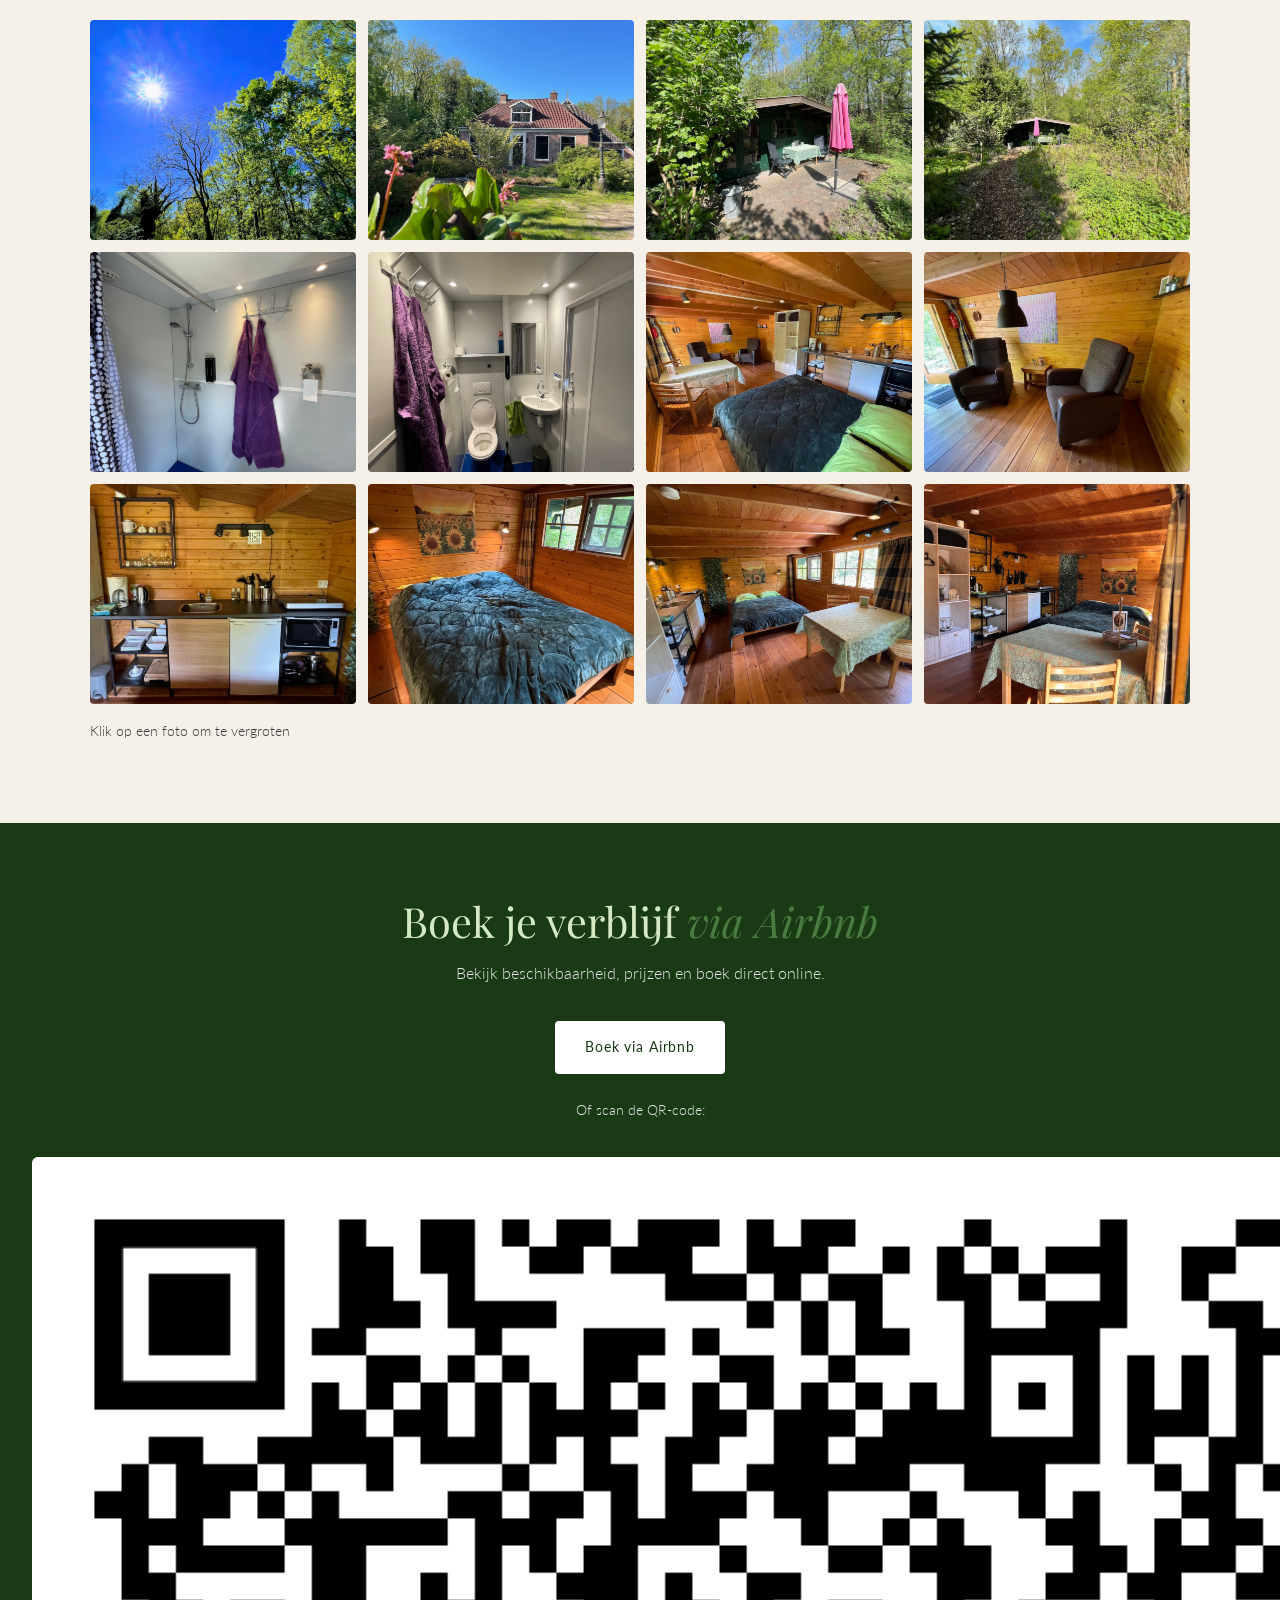
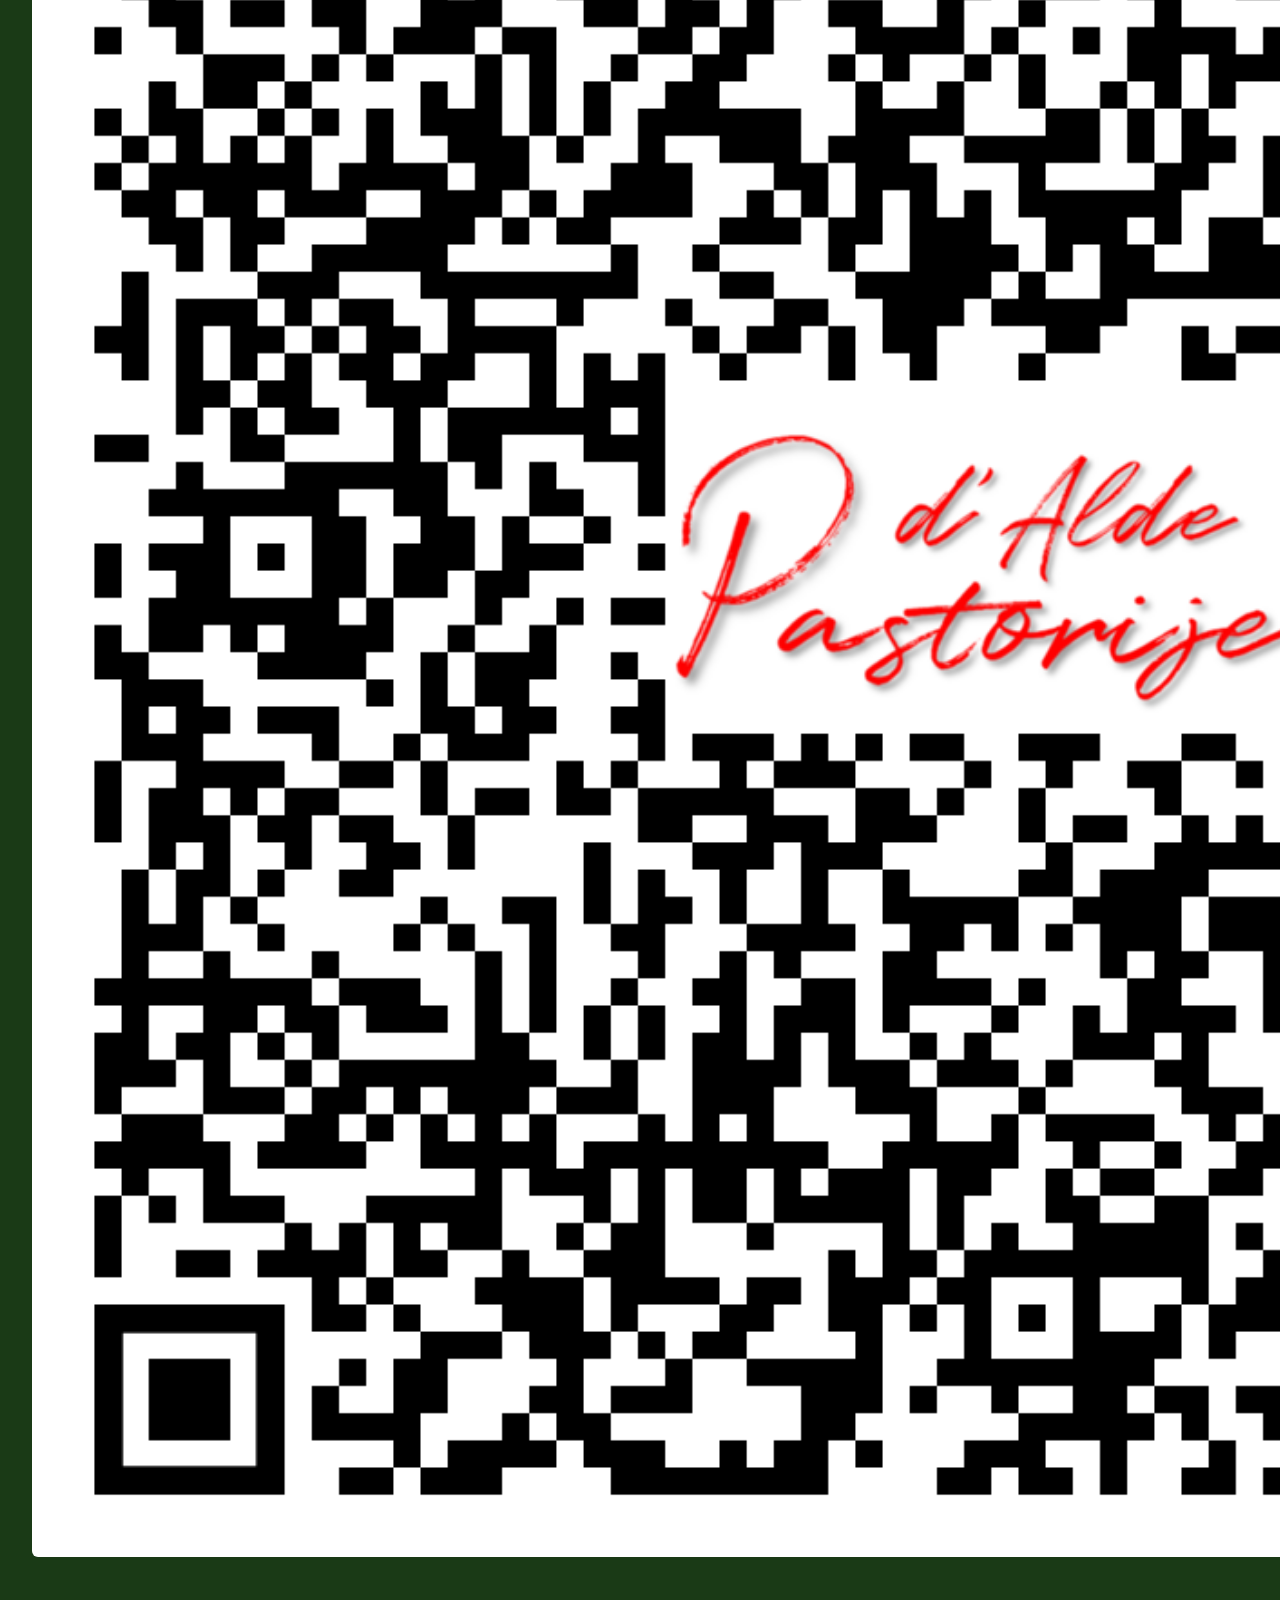
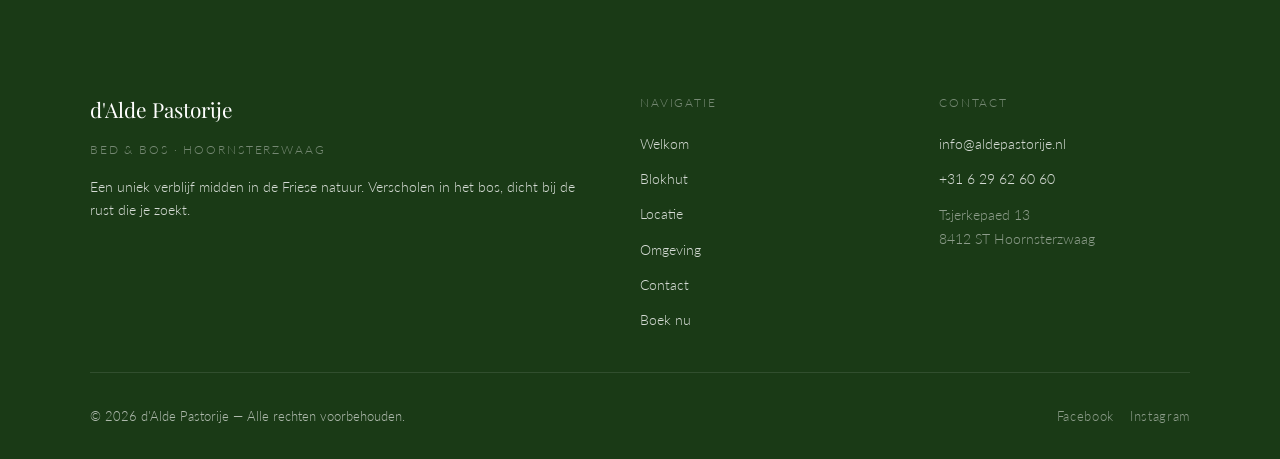
==== commit fcbaa8d0: "Update blokhut.html" ====
--- a/blokhut.html
+++ b/blokhut.html
@@ -236,7 +236,7 @@
   <br>
   <p style="font-size: 0.88rem;">Of scan de QR-code:</p>
   <br>
-  <img src="fotos/qr-code pastorije.png" alt="QR code Airbnb" style="width: 160px; height: 160px; border-radius: 6px; background: white; padding: 8px;">
+  <img src="fotos/qr-code pastorije.png" alt="QR code Airbnb" style="width: 2000px; height: 2000px; border-radius: 6px; background: white; padding: 8px;">
 </div>
 
 <!-- FOOTER -->
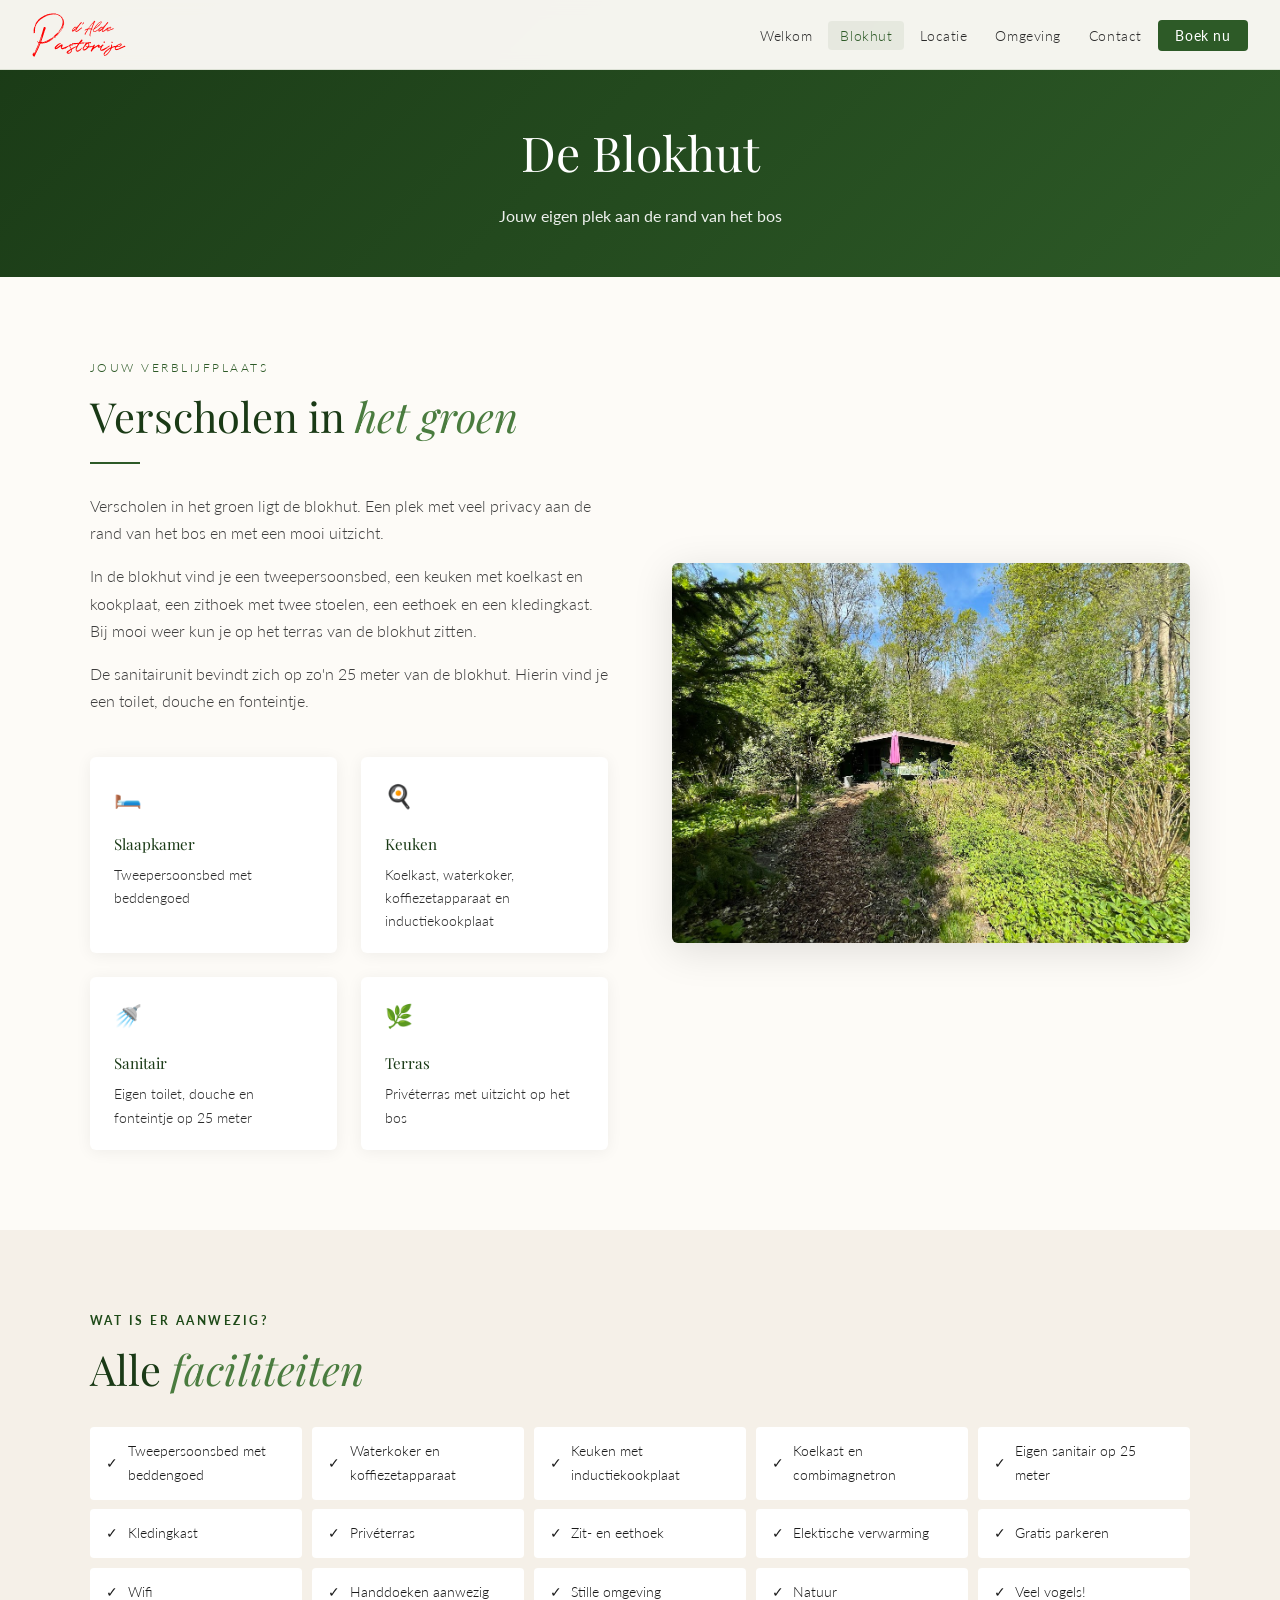
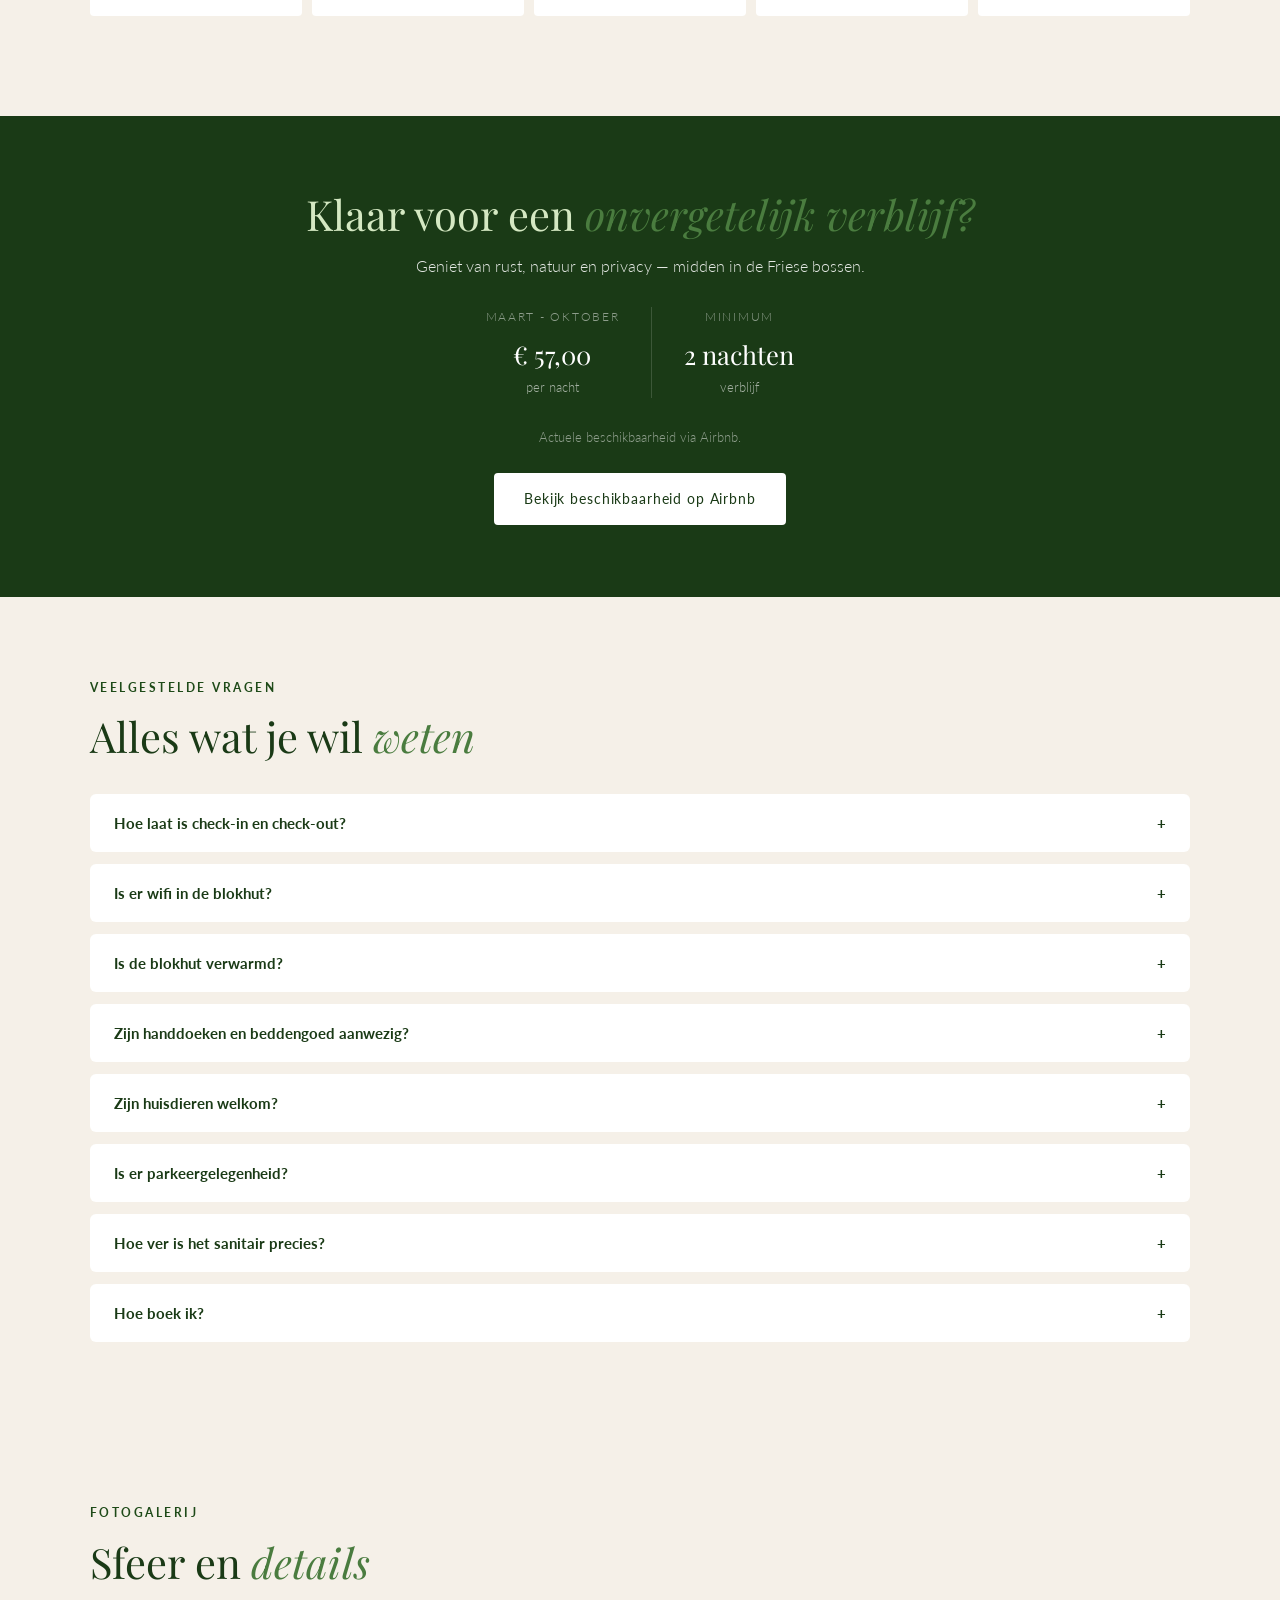
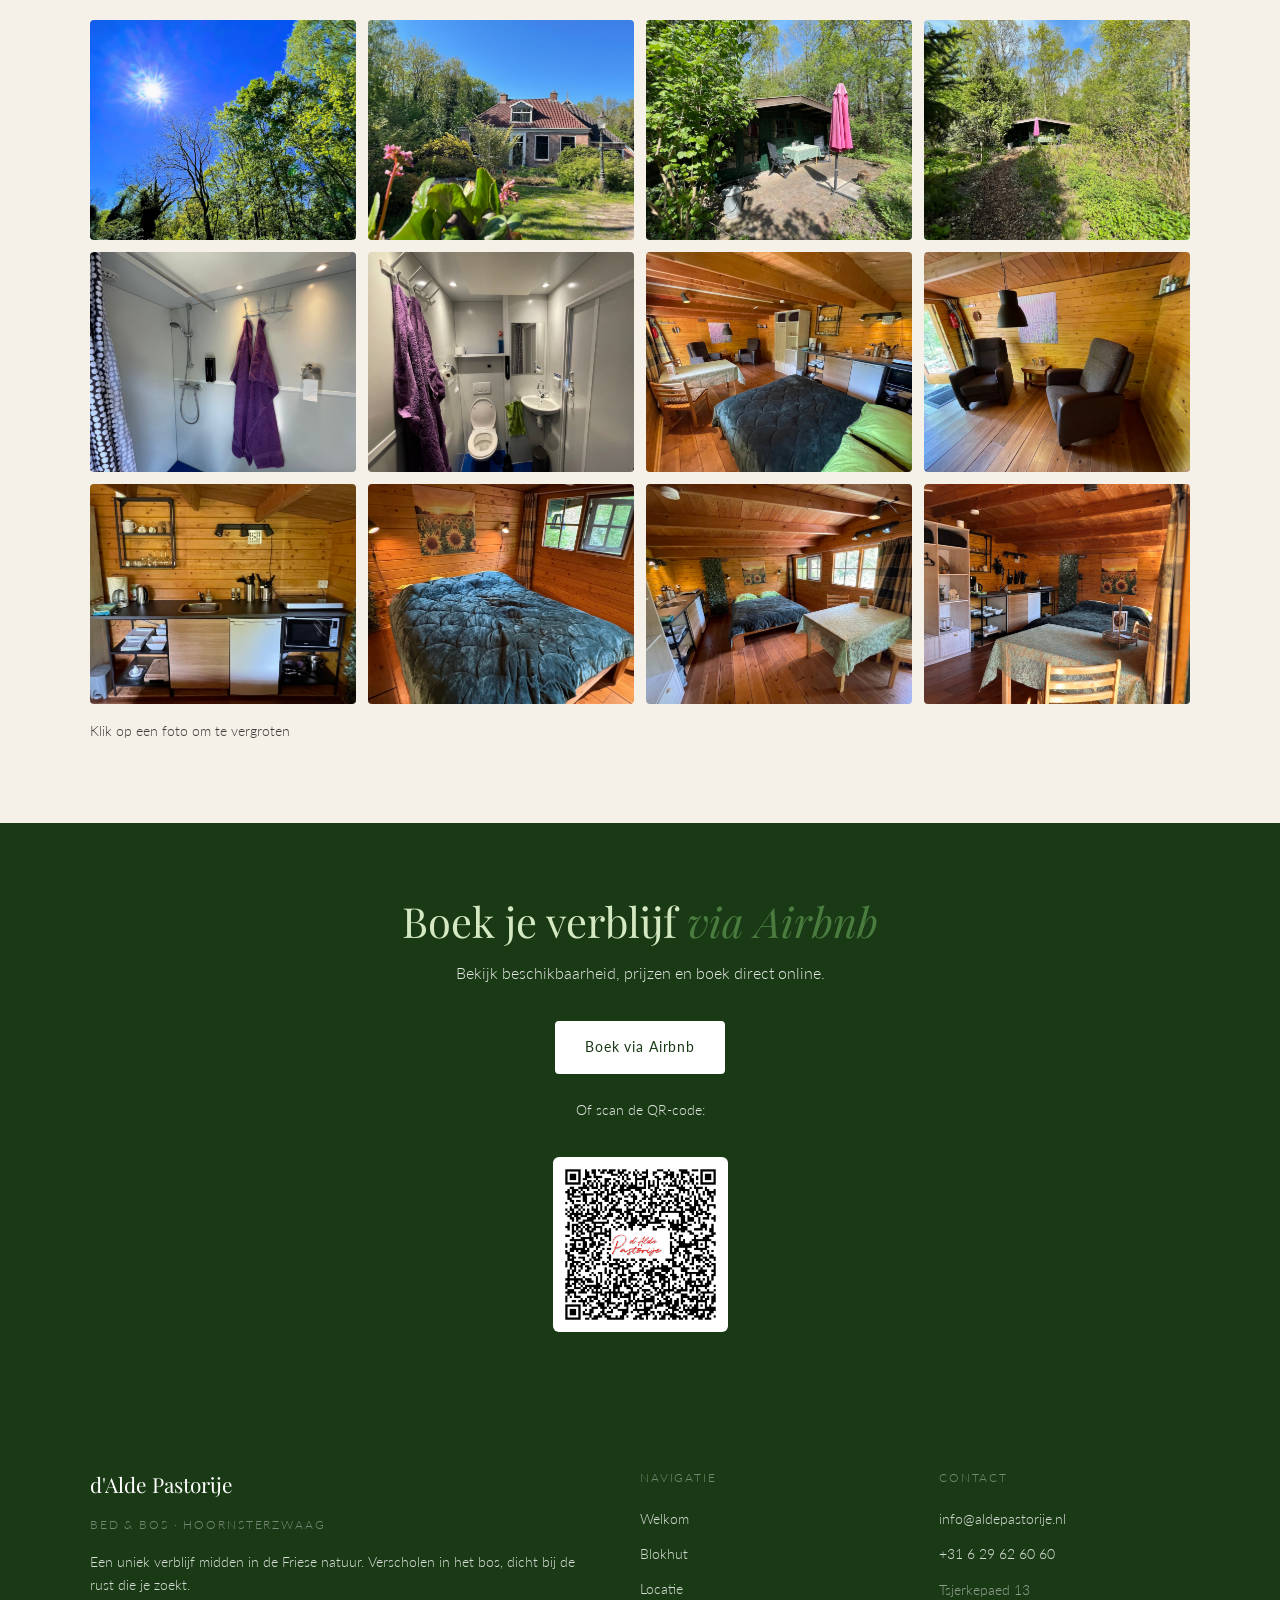
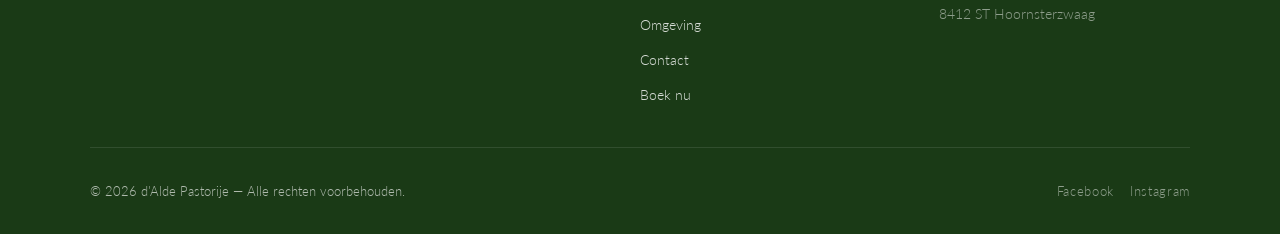
==== commit 71d81e77: "Update blokhut.html" ====
--- a/blokhut.html
+++ b/blokhut.html
@@ -236,7 +236,7 @@
   <br>
   <p style="font-size: 0.88rem;">Of scan de QR-code:</p>
   <br>
-  <img src="fotos/qr-code pastorije.png" alt="QR code Airbnb" style="width: 2000px; height: 2000px; border-radius: 6px; background: white; padding: 8px;">
+  <img src="fotos/qr-code pastorije.png" alt="QR code Airbnb" style="width: 175px; height: 175px; border-radius: 6px; background: white; padding: 8px;">
 </div>
 
 <!-- FOOTER -->
